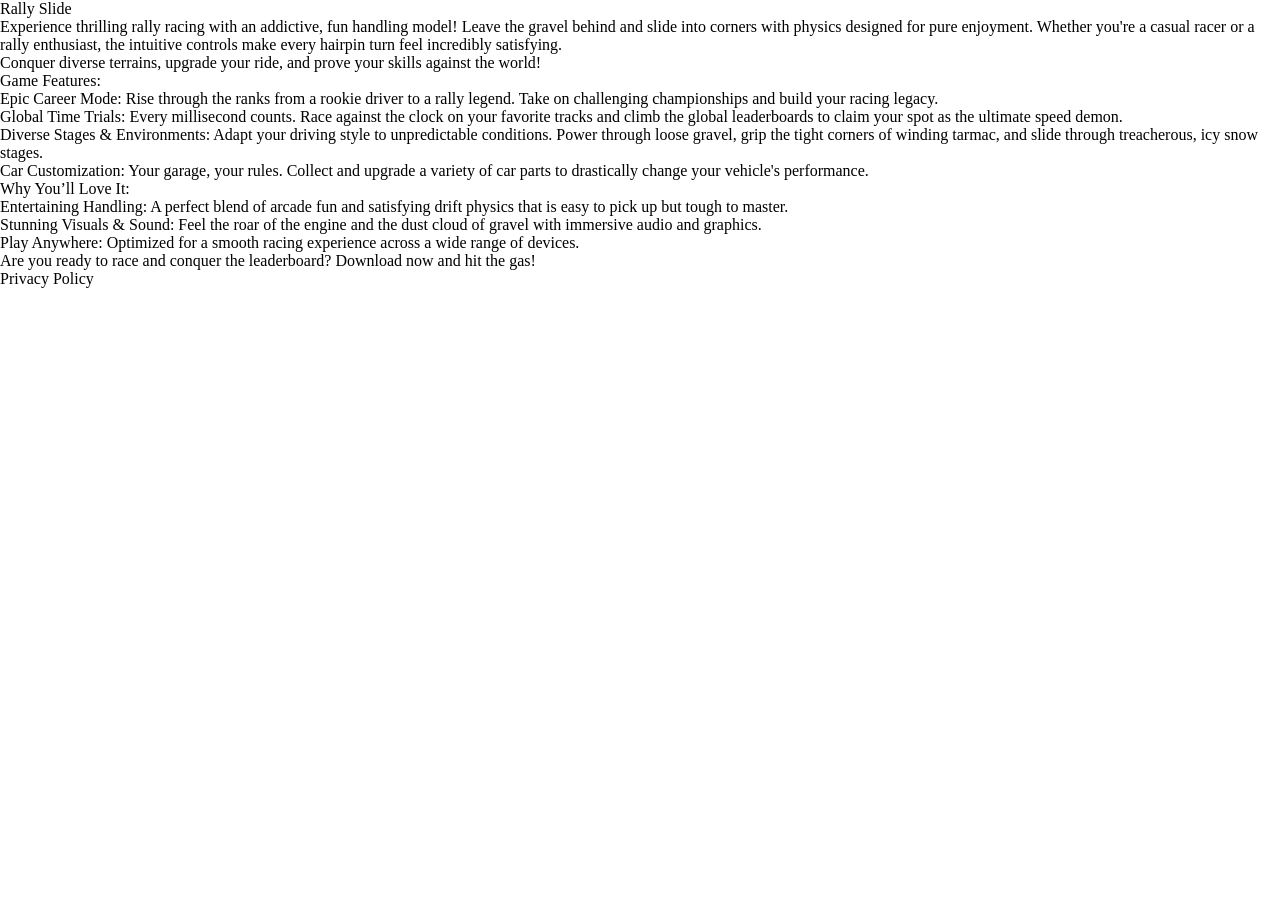
==== rally/index.html @ 2fb1edbd "Update index.html" ====
<!DOCTYPE html>
<html lang="en">
<head>
  <meta charset="UTF-8">
  <meta name="viewport" content="width=device-width, initial-scale=1.0">
  <title>Rally Slide</title>
  <style>
    /* Remove default styling across all elements */
    *, *::before, *::after {
      margin: 0;
      padding: 0;
      box-sizing: border-box;
      font-size: inherit;
      font-weight: inherit;
      font-family: inherit;
      color: inherit;
      line-height: inherit;
      list-style: none;
      text-decoration: none;
    }
  </style>
</head>
<body>

  <header>
    <h1>Rally Slide</h1>
  </header>

  <main>
    <section>
      <p>Experience thrilling rally racing with an addictive, fun handling model! Leave the gravel behind and slide into corners with physics designed for pure enjoyment. Whether you're a casual racer or a rally enthusiast, the intuitive controls make every hairpin turn feel incredibly satisfying.</p>
      <p>Conquer diverse terrains, upgrade your ride, and prove your skills against the world!</p>
    </section>

    <section>
      <h2>Game Features:</h2>
      <ul>
        <li><strong>Epic Career Mode:</strong> Rise through the ranks from a rookie driver to a rally legend. Take on challenging championships and build your racing legacy.</li>
        <li><strong>Global Time Trials:</strong> Every millisecond counts. Race against the clock on your favorite tracks and climb the global leaderboards to claim your spot as the ultimate speed demon.</li>
        <li><strong>Diverse Stages &amp; Environments:</strong> Adapt your driving style to unpredictable conditions. Power through loose gravel, grip the tight corners of winding tarmac, and slide through treacherous, icy snow stages.</li>
        <li><strong>Car Customization:</strong> Your garage, your rules. Collect and upgrade a variety of car parts to drastically change your vehicle's performance.</li>
      </ul>
    </section>

    <section>
      <h2>Why You’ll Love It:</h2>
      <ul>
        <li><strong>Entertaining Handling:</strong> A perfect blend of arcade fun and satisfying drift physics that is easy to pick up but tough to master.</li>
        <li><strong>Stunning Visuals &amp; Sound:</strong> Feel the roar of the engine and the dust cloud of gravel with immersive audio and graphics.</li>
        <li><strong>Play Anywhere:</strong> Optimized for a smooth racing experience across a wide range of devices.</li>
      </ul>
    </section>

    <section>
      <p>Are you ready to race and conquer the leaderboard? Download now and hit the gas!</p>
    </section>
  </main>

  <footer>
    <p><a href="https://tommiseppanen.github.io/rally/privacy-policy.html">Privacy Policy</a></p>
  </footer>

</body>
</html>
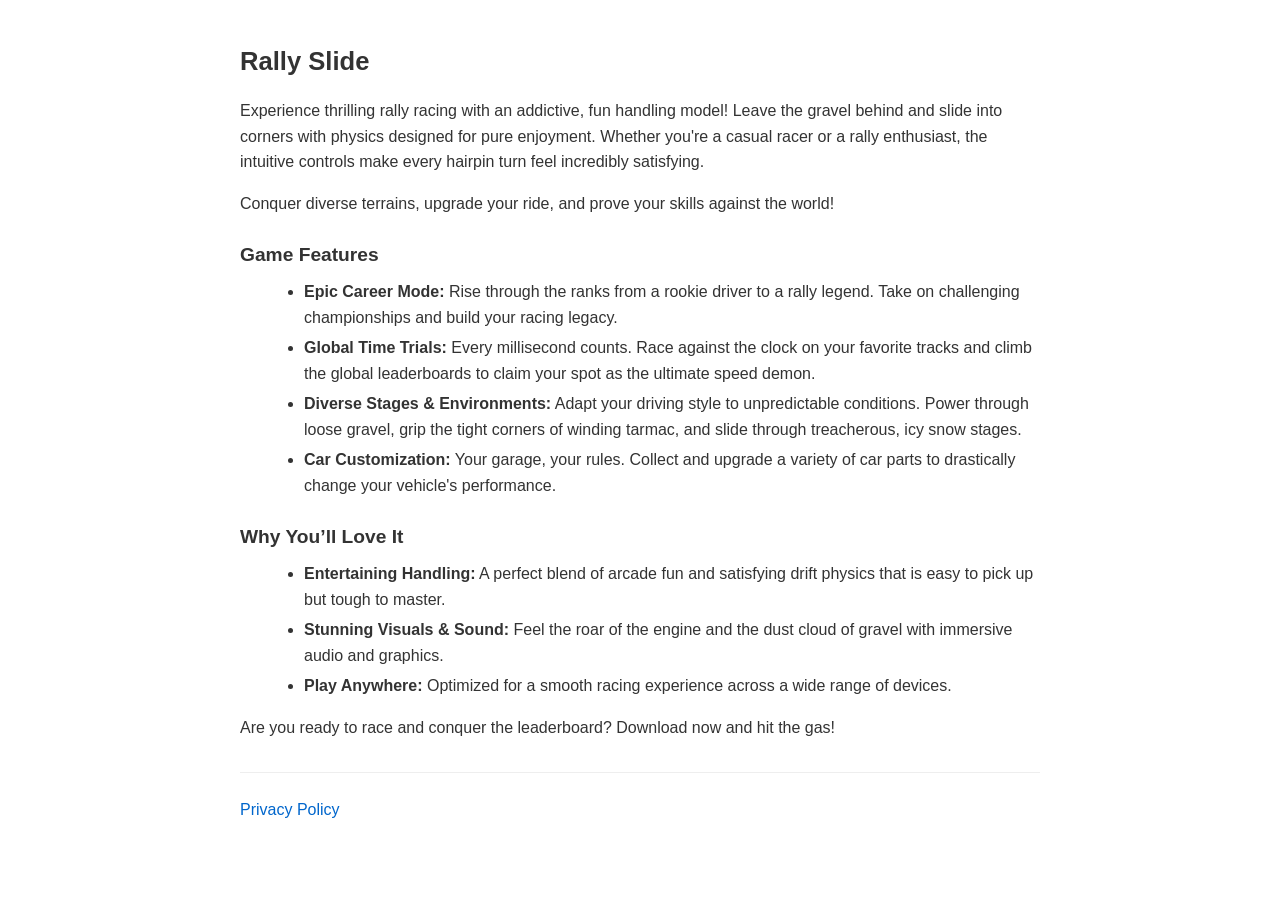
==== commit 1eccfdf2: "Update index.html" ====
--- a/rally/index.html
+++ b/rally/index.html
@@ -1,60 +1,53 @@
 <!DOCTYPE html>
 <html lang="en">
 <head>
-  <meta charset="UTF-8">
-  <meta name="viewport" content="width=device-width, initial-scale=1.0">
+  <meta charset="utf-8">
+  <meta name="viewport" content="width=device-width, initial-scale=1">
   <title>Rally Slide</title>
   <style>
-    /* Remove default styling across all elements */
-    *, *::before, *::after {
-      margin: 0;
-      padding: 0;
-      box-sizing: border-box;
-      font-size: inherit;
-      font-weight: inherit;
-      font-family: inherit;
-      color: inherit;
-      line-height: inherit;
-      list-style: none;
-      text-decoration: none;
+    body {
+      font-family: -apple-system, BlinkMacSystemFont, 'Segoe UI', Roboto, Helvetica, Arial, sans-serif;
+      line-height: 1.6;
+      color: #333;
+      padding: 1.5rem;
+      max-width: 800px;
+      margin: 0 auto;
     }
+    h1 { font-size: 1.6rem; margin-bottom: 1rem; }
+    h2 { font-size: 1.2rem; margin-top: 1.5rem; margin-bottom: 0.5rem; }
+    p { margin: 0.5rem 0 1rem; }
+    ul { margin: 0.5rem 0 1rem 1.5rem; }
+    li { margin-bottom: 0.3rem; }
+    a { color: #0066cc; text-decoration: none; }
+    a:hover { text-decoration: underline; }
+    .effective-date { font-style: italic; color: #666; }
+    footer { margin-top: 2rem; padding-top: 1rem; border-top: 1px solid #eee; }
   </style>
 </head>
 <body>
 
-  <header>
-    <h1>Rally Slide</h1>
-  </header>
+  <h1>Rally Slide</h1>
 
-  <main>
-    <section>
-      <p>Experience thrilling rally racing with an addictive, fun handling model! Leave the gravel behind and slide into corners with physics designed for pure enjoyment. Whether you're a casual racer or a rally enthusiast, the intuitive controls make every hairpin turn feel incredibly satisfying.</p>
-      <p>Conquer diverse terrains, upgrade your ride, and prove your skills against the world!</p>
-    </section>
+  <p>Experience thrilling rally racing with an addictive, fun handling model! Leave the gravel behind and slide into corners with physics designed for pure enjoyment. Whether you're a casual racer or a rally enthusiast, the intuitive controls make every hairpin turn feel incredibly satisfying.</p>
 
-    <section>
-      <h2>Game Features:</h2>
-      <ul>
-        <li><strong>Epic Career Mode:</strong> Rise through the ranks from a rookie driver to a rally legend. Take on challenging championships and build your racing legacy.</li>
-        <li><strong>Global Time Trials:</strong> Every millisecond counts. Race against the clock on your favorite tracks and climb the global leaderboards to claim your spot as the ultimate speed demon.</li>
-        <li><strong>Diverse Stages &amp; Environments:</strong> Adapt your driving style to unpredictable conditions. Power through loose gravel, grip the tight corners of winding tarmac, and slide through treacherous, icy snow stages.</li>
-        <li><strong>Car Customization:</strong> Your garage, your rules. Collect and upgrade a variety of car parts to drastically change your vehicle's performance.</li>
-      </ul>
-    </section>
+  <p>Conquer diverse terrains, upgrade your ride, and prove your skills against the world!</p>
 
-    <section>
-      <h2>Why You’ll Love It:</h2>
-      <ul>
-        <li><strong>Entertaining Handling:</strong> A perfect blend of arcade fun and satisfying drift physics that is easy to pick up but tough to master.</li>
-        <li><strong>Stunning Visuals &amp; Sound:</strong> Feel the roar of the engine and the dust cloud of gravel with immersive audio and graphics.</li>
-        <li><strong>Play Anywhere:</strong> Optimized for a smooth racing experience across a wide range of devices.</li>
-      </ul>
-    </section>
+  <h2>Game Features</h2>
+  <ul>
+    <li><strong>Epic Career Mode:</strong> Rise through the ranks from a rookie driver to a rally legend. Take on challenging championships and build your racing legacy.</li>
+    <li><strong>Global Time Trials:</strong> Every millisecond counts. Race against the clock on your favorite tracks and climb the global leaderboards to claim your spot as the ultimate speed demon.</li>
+    <li><strong>Diverse Stages &amp; Environments:</strong> Adapt your driving style to unpredictable conditions. Power through loose gravel, grip the tight corners of winding tarmac, and slide through treacherous, icy snow stages.</li>
+    <li><strong>Car Customization:</strong> Your garage, your rules. Collect and upgrade a variety of car parts to drastically change your vehicle's performance.</li>
+  </ul>
 
-    <section>
-      <p>Are you ready to race and conquer the leaderboard? Download now and hit the gas!</p>
-    </section>
-  </main>
+  <h2>Why You’ll Love It</h2>
+  <ul>
+    <li><strong>Entertaining Handling:</strong> A perfect blend of arcade fun and satisfying drift physics that is easy to pick up but tough to master.</li>
+    <li><strong>Stunning Visuals &amp; Sound:</strong> Feel the roar of the engine and the dust cloud of gravel with immersive audio and graphics.</li>
+    <li><strong>Play Anywhere:</strong> Optimized for a smooth racing experience across a wide range of devices.</li>
+  </ul>
+
+  <p>Are you ready to race and conquer the leaderboard? Download now and hit the gas!</p>
 
   <footer>
     <p><a href="https://tommiseppanen.github.io/rally/privacy-policy.html">Privacy Policy</a></p>
@@ -62,4 +55,3 @@
 
 </body>
 </html>
-
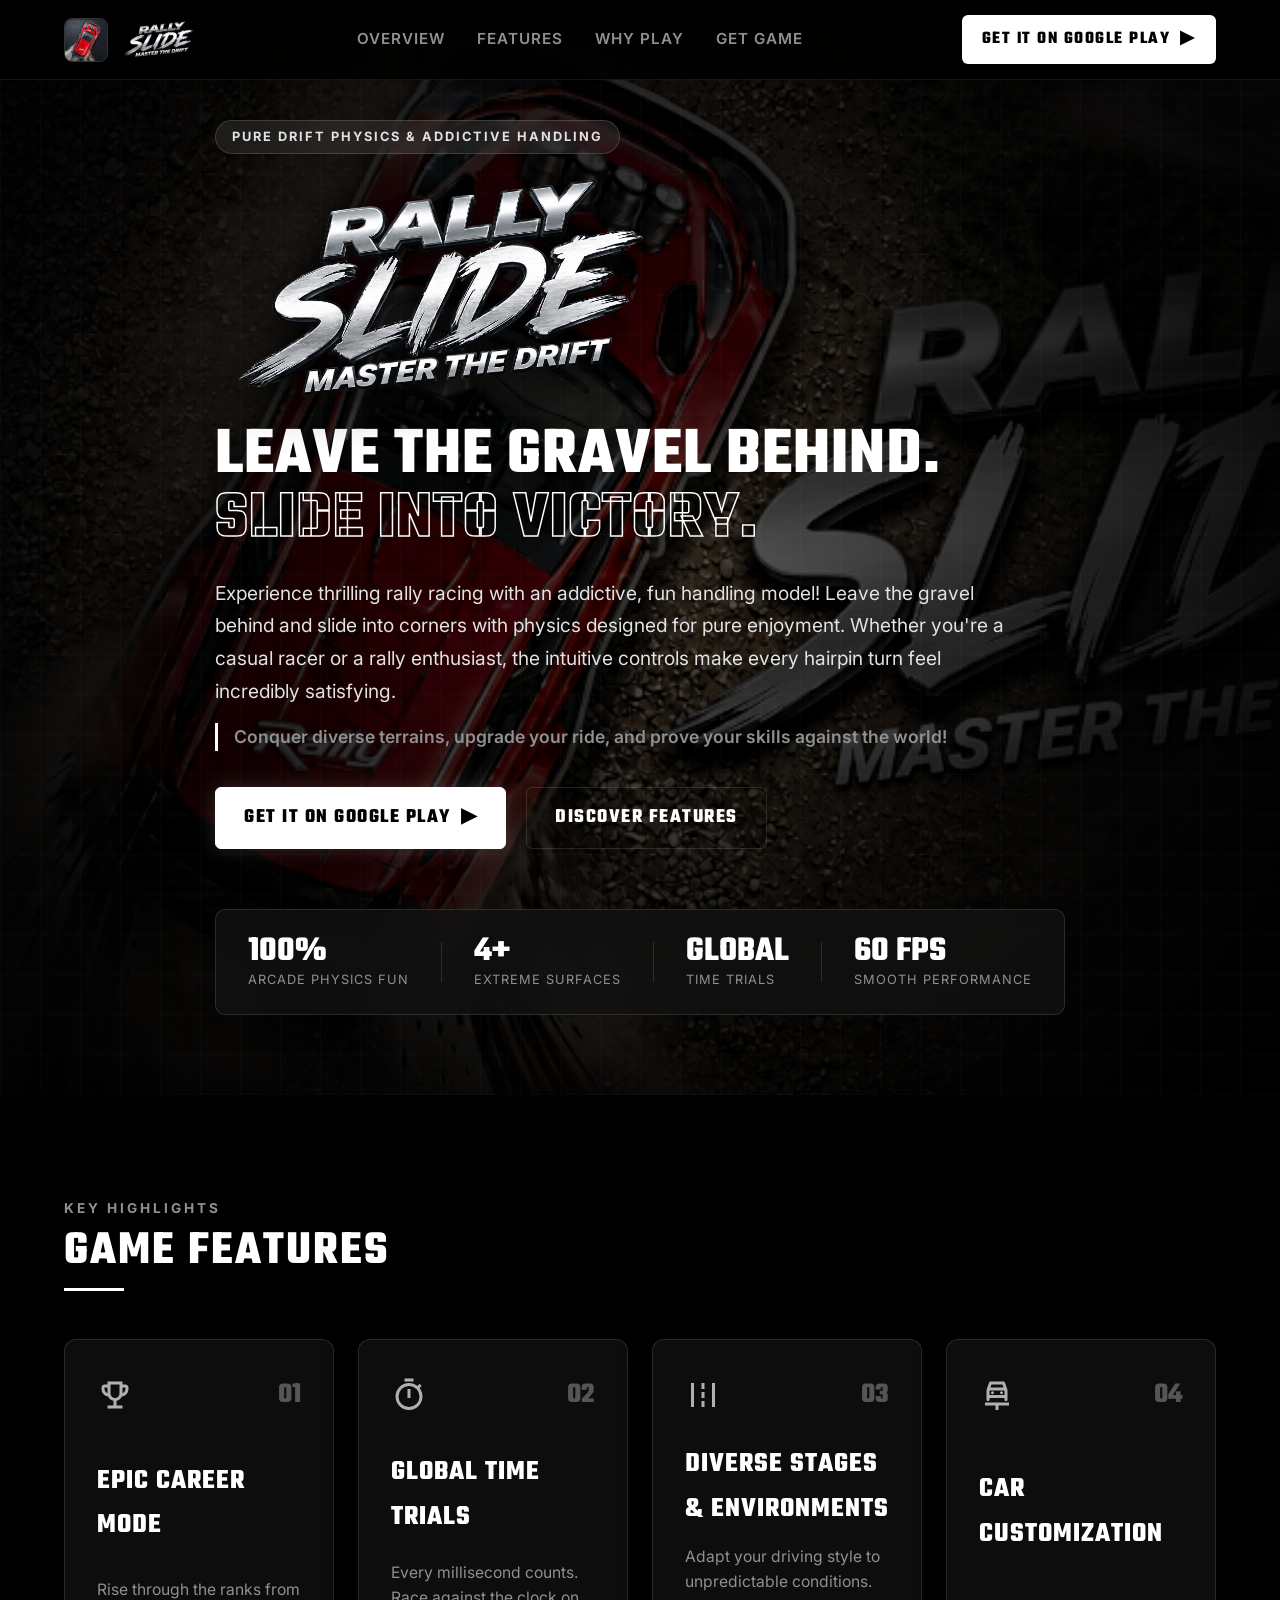
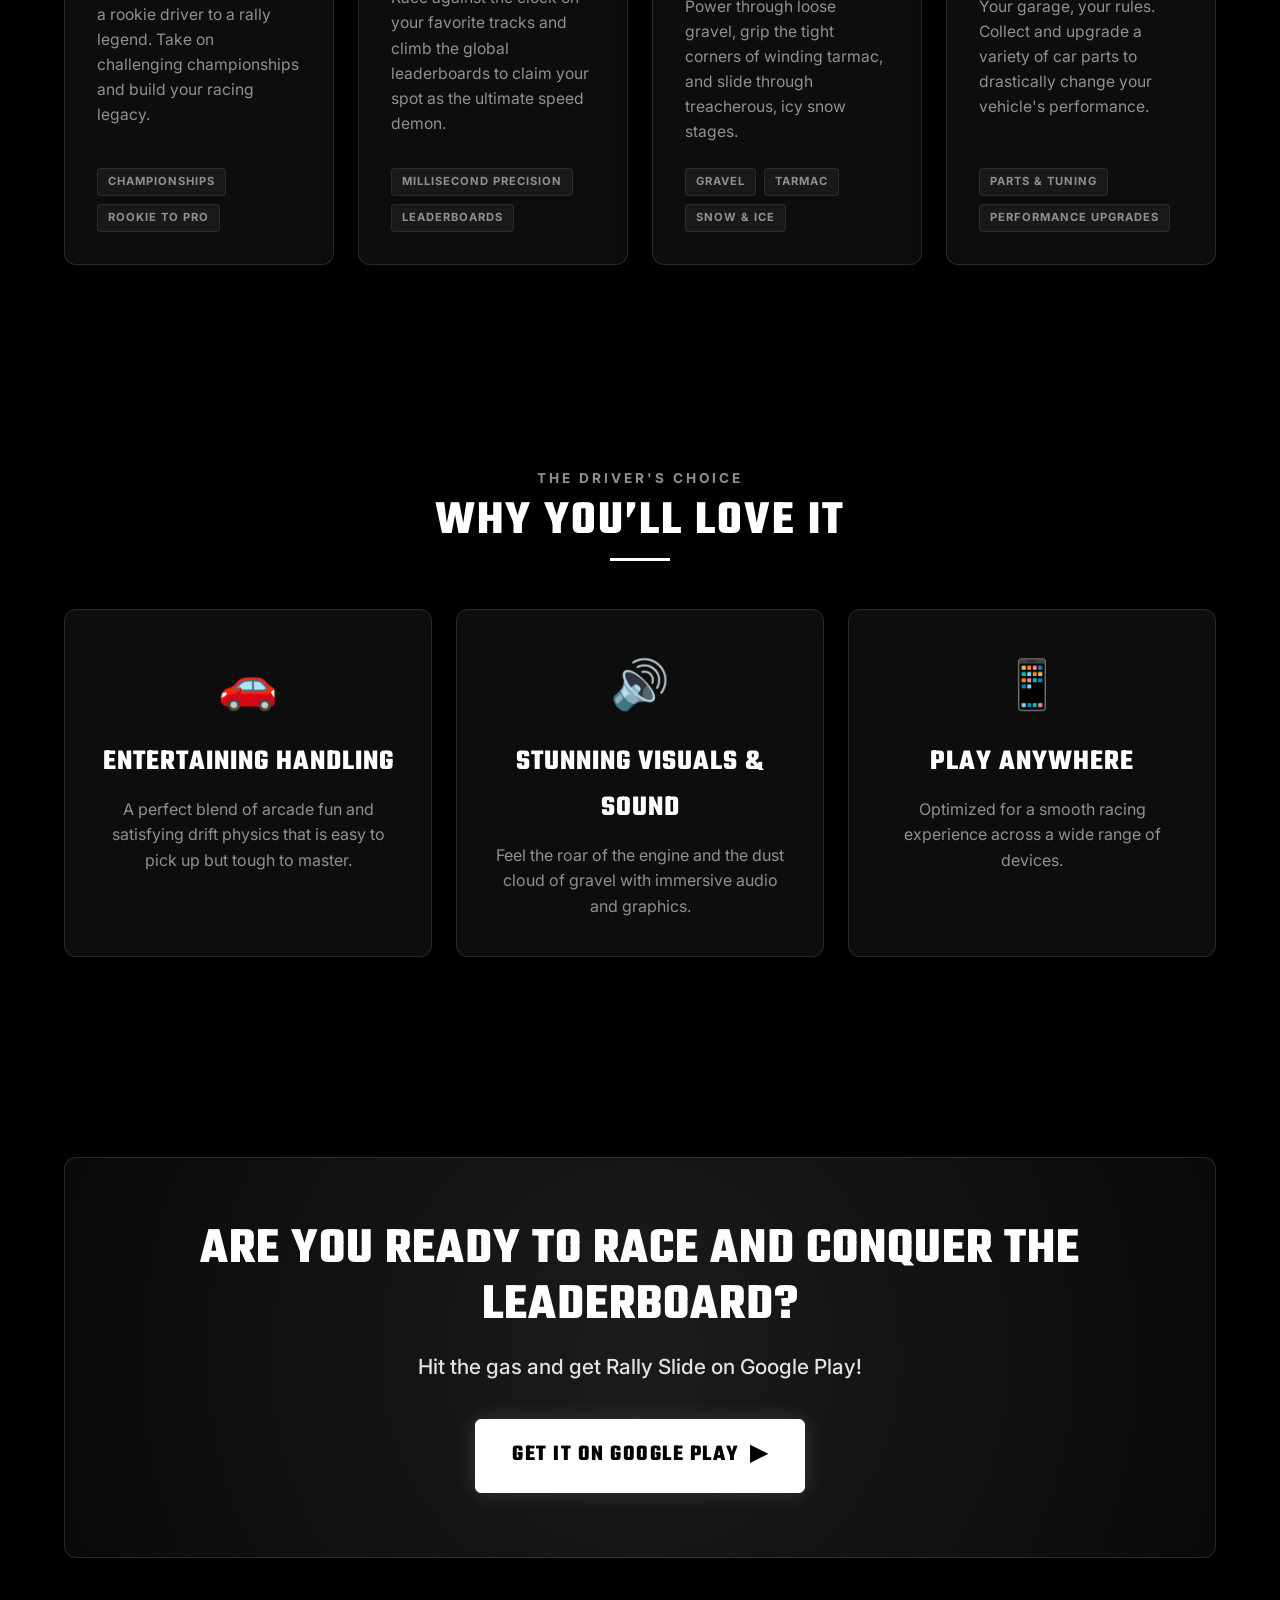
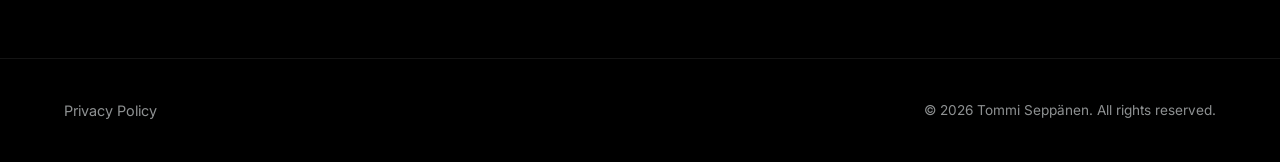
==== commit ce8c92d2: "Style the rally slide webpage" ====
--- a/rally/index.html
+++ b/rally/index.html
@@ -1,57 +1,280 @@
 <!DOCTYPE html>
 <html lang="en">
 <head>
-  <meta charset="utf-8">
-  <meta name="viewport" content="width=device-width, initial-scale=1">
-  <title>Rally Slide</title>
-  <style>
-    body {
-      font-family: -apple-system, BlinkMacSystemFont, 'Segoe UI', Roboto, Helvetica, Arial, sans-serif;
-      line-height: 1.6;
-      color: #333;
-      padding: 1.5rem;
-      max-width: 800px;
-      margin: 0 auto;
-    }
-    h1 { font-size: 1.6rem; margin-bottom: 1rem; }
-    h2 { font-size: 1.2rem; margin-top: 1.5rem; margin-bottom: 0.5rem; }
-    p { margin: 0.5rem 0 1rem; }
-    ul { margin: 0.5rem 0 1rem 1.5rem; }
-    li { margin-bottom: 0.3rem; }
-    a { color: #0066cc; text-decoration: none; }
-    a:hover { text-decoration: underline; }
-    .effective-date { font-style: italic; color: #666; }
-    footer { margin-top: 2rem; padding-top: 1rem; border-top: 1px solid #eee; }
-  </style>
+    <meta charset="UTF-8">
+    <meta name="viewport" content="width=device-width, initial-scale=1.0">
+    <meta name="description" content="Experience thrilling rally racing with Rally Slide! Leave the gravel behind and slide into corners with physics designed for pure enjoyment.">
+    <meta name="theme-color" content="#000000">
+    <title>Rally Slide - Master the Drift | Rally Racing Game</title>
+
+    <!-- Favicon -->
+    <link rel="icon" type="image/png" href="./images/favicon.png">
+    <link rel="apple-touch-icon" href="./images/favicon.png">
+
+    <!-- Google Fonts for Racing & Brush Logo Aesthetics -->
+    <link rel="preconnect" href="https://fonts.googleapis.com">
+    <link rel="preconnect" href="https://fonts.gstatic.com" crossorigin>
+    <link href="https://fonts.googleapis.com/css2?family=Inter:wght@300;400;500;600;700&family=Montserrat:ital,wght@1,900&family=Permanent+Marker&family=Syncopate:wght@400;700&family=Teko:wght@500;600;700&display=swap" rel="stylesheet">
+
+    <!-- Stylesheet -->
+    <link rel="stylesheet" href="styles.css">
 </head>
-<body>
-
-  <h1>Rally Slide</h1>
-
-  <p>Experience thrilling rally racing with an addictive, fun handling model! Leave the gravel behind and slide into corners with physics designed for pure enjoyment. Whether you're a casual racer or a rally enthusiast, the intuitive controls make every hairpin turn feel incredibly satisfying.</p>
-
-  <p>Conquer diverse terrains, upgrade your ride, and prove your skills against the world!</p>
-
-  <h2>Game Features</h2>
-  <ul>
-    <li><strong>Epic Career Mode:</strong> Rise through the ranks from a rookie driver to a rally legend. Take on challenging championships and build your racing legacy.</li>
-    <li><strong>Global Time Trials:</strong> Every millisecond counts. Race against the clock on your favorite tracks and climb the global leaderboards to claim your spot as the ultimate speed demon.</li>
-    <li><strong>Diverse Stages &amp; Environments:</strong> Adapt your driving style to unpredictable conditions. Power through loose gravel, grip the tight corners of winding tarmac, and slide through treacherous, icy snow stages.</li>
-    <li><strong>Car Customization:</strong> Your garage, your rules. Collect and upgrade a variety of car parts to drastically change your vehicle's performance.</li>
-  </ul>
-
-  <h2>Why You’ll Love It</h2>
-  <ul>
-    <li><strong>Entertaining Handling:</strong> A perfect blend of arcade fun and satisfying drift physics that is easy to pick up but tough to master.</li>
-    <li><strong>Stunning Visuals &amp; Sound:</strong> Feel the roar of the engine and the dust cloud of gravel with immersive audio and graphics.</li>
-    <li><strong>Play Anywhere:</strong> Optimized for a smooth racing experience across a wide range of devices.</li>
-  </ul>
-
-  <p>Are you ready to race and conquer the leaderboard? Download now and hit the gas!</p>
-
-  <footer>
-    <p><a href="https://tommiseppanen.github.io/rally/privacy-policy.html">Privacy Policy</a></p>
-  </footer>
-
+<body class="bw-theme">
+
+    <!-- Header Navigation -->
+    <header class="navbar" id="navbar">
+        <div class="nav-container">
+            <a href="#" class="brand-logo" id="brand-logo-link">
+                <img src="./images/icon.png" alt="Rally Slide Icon" class="logo-img" id="nav-logo-img">
+                <img src="./images/title.png" alt="Rally Slide" class="nav-title-img" id="nav-title-img">
+            </a>
+
+            <nav class="nav-links" id="nav-menu">
+                <a href="#hero" class="nav-link">Overview</a>
+                <a href="#features" class="nav-link">Features</a>
+                <a href="#why-love-it" class="nav-link">Why Play</a>
+                <a href="#playstore" class="nav-link">Get Game</a>
+            </nav>
+
+            <div class="nav-actions">
+                <a href="https://play.google.com/store/apps/details?id=com.tomtase.rally&hl=en" target="_blank" rel="noopener noreferrer" class="cta-button nav-cta" id="nav-playstore-btn">
+                    <span class="btn-text">GET IT ON GOOGLE PLAY</span>
+                    <span class="btn-icon">▶</span>
+                </a>
+                <button class="mobile-toggle" id="mobile-toggle" aria-label="Toggle menu">
+                    <span class="bar"></span>
+                    <span class="bar"></span>
+                    <span class="bar"></span>
+                </button>
+            </div>
+        </div>
+    </header>
+
+    <main>
+        <!-- Hero Section -->
+        <section class="hero-section" id="hero">
+            <div class="hero-bg-wrapper">
+                <img src="./images/feature.png" alt="Rally Slide Teaser Graphic" class="hero-bg-img" id="hero-feature-img">
+                <div class="hero-overlay"></div>
+                <div class="hero-grid-pattern"></div>
+            </div>
+
+            <div class="container hero-content">
+                <div class="badge-tag animate-fade-in" id="hero-badge">
+                    <span class="badge-text">PURE DRIFT PHYSICS & ADDICTIVE HANDLING</span>
+                </div>
+
+                <h1 class="hero-brand-header animate-fade-in">
+                    <img src="./images/title.png" alt="Rally Slide - Master the Drift" class="hero-title-img" id="hero-title-img">
+                </h1>
+
+                <h2 class="hero-title animate-fade-in" id="main-headline">
+                    LEAVE THE GRAVEL BEHIND.<br>
+                    <span class="text-stroke">SLIDE INTO VICTORY.</span>
+                </h2>
+
+                <p class="hero-description animate-fade-in" id="hero-desc">
+                    Experience thrilling rally racing with an addictive, fun handling model! Leave the gravel behind and slide into corners with physics designed for pure enjoyment. Whether you're a casual racer or a rally enthusiast, the intuitive controls make every hairpin turn feel incredibly satisfying.
+                </p>
+
+                <p class="hero-tagline animate-fade-in" id="hero-tagline">
+                    Conquer diverse terrains, upgrade your ride, and prove your skills against the world!
+                </p>
+
+                <div class="hero-buttons animate-fade-in" id="hero-cta-group">
+                    <a href="https://play.google.com/store/apps/details?id=com.tomtase.rally&hl=en" target="_blank" rel="noopener noreferrer" class="cta-button primary-btn" id="hero-primary-playstore-btn">
+                        <span class="btn-text">GET IT ON GOOGLE PLAY</span>
+                        <span class="btn-icon">▶</span>
+                    </a>
+                    <a href="#features" class="cta-button secondary-btn" id="hero-explore-features-btn">
+                        <span class="btn-text">DISCOVER FEATURES</span>
+                    </a>
+                </div>
+
+                <!-- Live Quick Stats Strip -->
+                <div class="hero-stats-strip animate-fade-in" id="hero-stats">
+                    <div class="stat-item">
+                        <span class="stat-value">100%</span>
+                        <span class="stat-label">Arcade Physics Fun</span>
+                    </div>
+                    <div class="stat-divider"></div>
+                    <div class="stat-item">
+                        <span class="stat-value">4+</span>
+                        <span class="stat-label">Extreme Surfaces</span>
+                    </div>
+                    <div class="stat-divider"></div>
+                    <div class="stat-item">
+                        <span class="stat-value">GLOBAL</span>
+                        <span class="stat-label">Time Trials</span>
+                    </div>
+                    <div class="stat-divider"></div>
+                    <div class="stat-item">
+                        <span class="stat-value">60 FPS</span>
+                        <span class="stat-label">Smooth Performance</span>
+                    </div>
+                </div>
+            </div>
+        </section>
+
+        <!-- Game Features Section -->
+        <section class="section features-section" id="features">
+            <div class="container">
+                <div class="section-header">
+                    <span class="section-subtitle">KEY HIGHLIGHTS</span>
+                    <h2 class="section-title">GAME FEATURES</h2>
+                    <div class="title-underline"></div>
+                </div>
+
+                <div class="features-grid">
+                    <!-- Feature 1: Career Mode -->
+                    <div class="feature-card glass-panel" id="feature-career">
+                        <div class="card-icon-wrapper">
+                            <img src="./images/trophy.svg" alt="Trophy Icon" class="card-icon-svg" onerror="this.style.display='none'; this.nextElementSibling.style.display='block';">
+                            <span class="card-icon-fallback" style="display:none;">🏆</span>
+                            <span class="card-number">01</span>
+                        </div>
+                        <h3 class="feature-title">EPIC CAREER MODE</h3>
+                        <p class="feature-text">
+                            Rise through the ranks from a rookie driver to a rally legend. Take on challenging championships and build your racing legacy.
+                        </p>
+                        <div class="feature-footer">
+                            <span class="feature-tag">CHAMPIONSHIPS</span>
+                            <span class="feature-tag">ROOKIE TO PRO</span>
+                        </div>
+                    </div>
+
+                    <!-- Feature 2: Time Trials -->
+                    <div class="feature-card glass-panel" id="feature-timetrial">
+                        <div class="card-icon-wrapper">
+                            <img src="./images/stopwatch.svg" alt="Stopwatch Icon" class="card-icon-svg" onerror="this.style.display='none'; this.nextElementSibling.style.display='block';">
+                            <span class="card-icon-fallback" style="display:none;">⏱️</span>
+                            <span class="card-number">02</span>
+                        </div>
+                        <h3 class="feature-title">GLOBAL TIME TRIALS</h3>
+                        <p class="feature-text">
+                            Every millisecond counts. Race against the clock on your favorite tracks and climb the global leaderboards to claim your spot as the ultimate speed demon.
+                        </p>
+                        <div class="feature-footer">
+                            <span class="feature-tag">MILLISECOND PRECISION</span>
+                            <span class="feature-tag">LEADERBOARDS</span>
+                        </div>
+                    </div>
+
+                    <!-- Feature 3: Diverse Stages -->
+                    <div class="feature-card glass-panel" id="feature-stages-card">
+                        <div class="card-icon-wrapper">
+                            <img src="./images/road.svg" alt="Road Icon" class="card-icon-svg" onerror="this.style.display='none'; this.nextElementSibling.style.display='block';">
+                            <span class="card-icon-fallback" style="display:none;">🛣️</span>
+                            <span class="card-number">03</span>
+                        </div>
+                        <h3 class="feature-title">DIVERSE STAGES & ENVIRONMENTS</h3>
+                        <p class="feature-text">
+                            Adapt your driving style to unpredictable conditions. Power through loose gravel, grip the tight corners of winding tarmac, and slide through treacherous, icy snow stages.
+                        </p>
+                        <div class="feature-footer">
+                            <span class="feature-tag">GRAVEL</span>
+                            <span class="feature-tag">TARMAC</span>
+                            <span class="feature-tag">SNOW & ICE</span>
+                        </div>
+                    </div>
+
+                    <!-- Feature 4: Car Customization -->
+                    <div class="feature-card glass-panel" id="feature-garage">
+                        <div class="card-icon-wrapper">
+                            <img src="./images/garage.svg" alt="Garage Icon" class="card-icon-svg" onerror="this.style.display='none'; this.nextElementSibling.style.display='block';">
+                            <span class="card-icon-fallback" style="display:none;">🔧</span>
+                            <span class="card-number">04</span>
+                        </div>
+                        <h3 class="feature-title">CAR CUSTOMIZATION</h3>
+                        <p class="feature-text">
+                            Your garage, your rules. Collect and upgrade a variety of car parts to drastically change your vehicle's performance.
+                        </p>
+                        <div class="feature-footer">
+                            <span class="feature-tag">PARTS & TUNING</span>
+                            <span class="feature-tag">PERFORMANCE UPGRADES</span>
+                        </div>
+                    </div>
+                </div>
+            </div>
+        </section>
+
+        <!-- Why You'll Love It Section -->
+        <section class="section why-section" id="why-love-it">
+            <div class="container">
+                <div class="section-header center">
+                    <span class="section-subtitle">THE DRIVER'S CHOICE</span>
+                    <h2 class="section-title">WHY YOU’LL LOVE IT</h2>
+                    <div class="title-underline"></div>
+                </div>
+
+                <div class="why-grid">
+                    <!-- Reason 1 -->
+                    <div class="why-card glass-panel" id="why-card-handling">
+                        <div class="why-icon">🚗</div>
+                        <h3 class="why-title">ENTERTAINING HANDLING</h3>
+                        <p class="why-text">
+                            A perfect blend of arcade fun and satisfying drift physics that is easy to pick up but tough to master.
+                        </p>
+                    </div>
+
+                    <!-- Reason 2 -->
+                    <div class="why-card glass-panel" id="why-card-visuals">
+                        <div class="why-icon">🔊</div>
+                        <h3 class="why-title">STUNNING VISUALS & SOUND</h3>
+                        <p class="why-text">
+                            Feel the roar of the engine and the dust cloud of gravel with immersive audio and graphics.
+                        </p>
+                    </div>
+
+                    <!-- Reason 3 -->
+                    <div class="why-card glass-panel" id="why-card-everywhere">
+                        <div class="why-icon">📱</div>
+                        <h3 class="why-title">PLAY ANYWHERE</h3>
+                        <p class="why-text">
+                            Optimized for a smooth racing experience across a wide range of devices.
+                        </p>
+                    </div>
+                </div>
+            </div>
+        </section>
+
+        <!-- Final Call to Action Banner -->
+        <section class="section cta-banner-section" id="playstore">
+            <div class="container">
+                <div class="cta-box glass-panel" id="final-cta-card">
+                    <div class="cta-content">
+                        <h2 class="cta-headline" id="cta-headline-text">
+                            ARE YOU READY TO RACE AND CONQUER THE LEADERBOARD?
+                        </h2>
+                        <p class="cta-subtext" id="cta-subtext-text">
+                            Hit the gas and get Rally Slide on Google Play!
+                        </p>
+
+                        <div class="cta-action-buttons">
+                            <a href="https://play.google.com/store/apps/details?id=com.tomtase.rally&hl=en" target="_blank" rel="noopener noreferrer" class="cta-button primary-btn download-btn-lg" id="final-playstore-btn">
+                                <span class="btn-text">GET IT ON GOOGLE PLAY</span>
+                                <span class="btn-icon">▶</span>
+                            </a>
+                        </div>
+                    </div>
+                </div>
+            </div>
+        </section>
+    </main>
+
+    <!-- Footer -->
+    <footer class="footer">
+        <div class="container footer-content">
+            <div class="footer-links">
+                <a href="privacy-policy.html" class="footer-link">Privacy Policy</a>
+            </div>
+            <p class="footer-copy">
+                &copy; 2026 Tommi Seppänen. All rights reserved.
+            </p>
+        </div>
+    </footer>
+
+    <!-- Script -->
+    <script src="script.js"></script>
 </body>
 </html>
--- a/rally/styles.css
+++ b/rally/styles.css
@@ -0,0 +1,720 @@
+/* ==========================================================================
+   RALLY SLIDE - BLACK & WHITE HIGH PERFORMANCE STYLESHEET
+   ========================================================================== */
+
+/* --- CSS Variables & Design System Tokens --- */
+:root {
+    --bg-black: #000000;
+    --bg-dark-1: #050505;
+    --bg-dark-2: #0d0d0d;
+    --bg-card: #141414;
+    --bg-card-hover: #1f1f1f;
+    --glass-bg: rgba(18, 18, 18, 0.75);
+    --glass-border: rgba(255, 255, 255, 0.12);
+    --glass-border-hover: rgba(255, 255, 255, 0.3);
+    
+    --text-pure-white: #ffffff;
+    --text-off-white: #e2e2e2;
+    --text-muted: #8e9192;
+    --text-dim: #555555;
+
+    --accent-glow: rgba(255, 255, 255, 0.25);
+
+    --font-heading: 'Teko', 'Syncopate', sans-serif;
+    --font-body: 'Inter', system-ui, -apple-system, sans-serif;
+
+    --transition-fast: 0.2s cubic-bezier(0.16, 1, 0.3, 1);
+    --transition-medium: 0.4s cubic-bezier(0.16, 1, 0.3, 1);
+}
+
+/* --- Global Reset & Reset Box Model --- */
+*, *::before, *::after {
+    box-sizing: border-box;
+    margin: 0;
+    padding: 0;
+}
+
+html {
+    scroll-behavior: smooth;
+    font-size: 16px;
+}
+
+body {
+    background-color: var(--bg-black);
+    color: var(--text-off-white);
+    font-family: var(--font-body);
+    line-height: 1.6;
+    overflow-x: hidden;
+    position: relative;
+    -webkit-font-smoothing: antialiased;
+}
+
+/* Base Container Framework */
+.container {
+    max-width: 1200px;
+    margin: 0 auto;
+    padding: 0 24px;
+    position: relative;
+    z-index: 2;
+}
+
+.section {
+    padding: 100px 0;
+    position: relative;
+    z-index: 2;
+}
+
+/* Glassmorphism Panel Component */
+.glass-panel {
+    background: var(--glass-bg);
+    backdrop-filter: blur(16px);
+    -webkit-backdrop-filter: blur(16px);
+    border: 1px solid var(--glass-border);
+    border-radius: 12px;
+    box-shadow: 0 10px 30px rgba(0, 0, 0, 0.7);
+    transition: border-color var(--transition-fast), transform var(--transition-fast);
+}
+
+.glass-panel:hover {
+    border-color: var(--glass-border-hover);
+}
+
+/* Typography & Headings */
+h1, h2, h3, h4 {
+    color: var(--text-pure-white);
+    font-family: var(--font-heading);
+    letter-spacing: 1px;
+    text-transform: uppercase;
+}
+
+.section-header {
+    margin-bottom: 48px;
+}
+
+.section-header.center {
+    text-align: center;
+}
+
+.section-subtitle {
+    display: inline-block;
+    color: var(--text-muted);
+    font-size: 0.85rem;
+    font-weight: 700;
+    letter-spacing: 3px;
+    text-transform: uppercase;
+    margin-bottom: 8px;
+}
+
+.section-title {
+    font-size: 3rem;
+    line-height: 1;
+    font-weight: 700;
+    margin-bottom: 12px;
+    letter-spacing: 2px;
+}
+
+.title-underline {
+    width: 60px;
+    height: 3px;
+    background: var(--text-pure-white);
+    margin-top: 8px;
+}
+
+.section-header.center .title-underline {
+    margin: 8px auto 0 auto;
+}
+
+/* --- Header / Navigation Bar --- */
+.navbar {
+    position: fixed;
+    top: 0;
+    left: 0;
+    width: 100%;
+    height: 80px;
+    z-index: 100;
+    background: rgba(0, 0, 0, 0.85);
+    backdrop-filter: blur(12px);
+    -webkit-backdrop-filter: blur(12px);
+    border-bottom: 1px solid rgba(255, 255, 255, 0.08);
+    transition: background var(--transition-fast);
+}
+
+.nav-container {
+    max-width: 1200px;
+    height: 100%;
+    margin: 0 auto;
+    padding: 0 24px;
+    display: flex;
+    align-items: center;
+    justify-content: space-between;
+}
+
+.brand-logo {
+    display: flex;
+    align-items: center;
+    gap: 12px;
+    text-decoration: none;
+}
+
+.logo-img {
+    width: 44px;
+    height: 44px;
+    border-radius: 8px;
+    object-fit: cover;
+    border: 1px solid rgba(255, 255, 255, 0.2);
+}
+
+/* --- Brand Title Logo Image --- */
+.nav-title-img {
+    height: 38px;
+    width: auto;
+    object-fit: contain;
+    transition: transform var(--transition-fast);
+}
+
+.brand-logo:hover .nav-title-img {
+    transform: scale(1.02);
+}
+
+.nav-links {
+    display: flex;
+    gap: 32px;
+}
+
+.nav-link {
+    color: var(--text-muted);
+    text-decoration: none;
+    font-size: 0.95rem;
+    font-weight: 600;
+    text-transform: uppercase;
+    letter-spacing: 1px;
+    transition: color var(--transition-fast);
+    position: relative;
+    padding: 8px 0;
+}
+
+.nav-link:hover, .nav-link.active {
+    color: var(--text-pure-white);
+}
+
+.nav-link::after {
+    content: '';
+    position: absolute;
+    bottom: 0;
+    left: 0;
+    width: 0%;
+    height: 2px;
+    background: var(--text-pure-white);
+    transition: width var(--transition-fast);
+}
+
+.nav-link:hover::after {
+    width: 100%;
+}
+
+.nav-actions {
+    display: flex;
+    align-items: center;
+    gap: 16px;
+}
+
+.mobile-toggle {
+    display: none;
+    background: none;
+    border: none;
+    cursor: pointer;
+    flex-direction: column;
+    gap: 5px;
+}
+
+.mobile-toggle .bar {
+    width: 25px;
+    height: 2px;
+    background-color: var(--text-pure-white);
+    transition: transform var(--transition-fast);
+}
+
+/* --- Buttons & Action System --- */
+.cta-button {
+    display: inline-flex;
+    align-items: center;
+    justify-content: center;
+    gap: 10px;
+    padding: 14px 28px;
+    border-radius: 6px;
+    font-family: var(--font-heading);
+    font-size: 1.25rem;
+    font-weight: 700;
+    letter-spacing: 1.5px;
+    text-decoration: none;
+    text-transform: uppercase;
+    cursor: pointer;
+    transition: all var(--transition-fast);
+    position: relative;
+    overflow: hidden;
+}
+
+.primary-btn {
+    background-color: var(--text-pure-white);
+    color: var(--bg-black);
+    border: 1px solid var(--text-pure-white);
+    box-shadow: 0 0 20px rgba(255, 255, 255, 0.15);
+}
+
+.primary-btn:hover {
+    background-color: var(--text-off-white);
+    transform: translateY(-2px);
+    box-shadow: 0 0 30px rgba(255, 255, 255, 0.35);
+}
+
+.secondary-btn {
+    background-color: transparent;
+    color: var(--text-pure-white);
+    border: 1px solid var(--glass-border);
+}
+
+.secondary-btn:hover {
+    border-color: var(--text-pure-white);
+    background-color: rgba(255, 255, 255, 0.05);
+    transform: translateY(-2px);
+}
+
+.nav-cta {
+    padding: 10px 20px;
+    font-size: 1.1rem;
+    background: var(--text-pure-white);
+    color: var(--bg-black);
+}
+
+/* --- Hero Section --- */
+.hero-section {
+    position: relative;
+    min-height: 100vh;
+    display: flex;
+    align-items: center;
+    padding-top: 120px;
+    padding-bottom: 80px;
+}
+
+.hero-bg-wrapper {
+    position: absolute;
+    top: 0;
+    left: 0;
+    width: 100%;
+    height: 100%;
+    z-index: 1;
+    overflow: hidden;
+}
+
+.hero-bg-img {
+    width: 100%;
+    height: 100%;
+    object-fit: cover;
+    filter: grayscale(35%) contrast(115%) brightness(0.55);
+    transform: scale(1.05);
+    animation: zoomHero 25s infinite alternate linear;
+}
+
+@keyframes zoomHero {
+    0% { transform: scale(1); }
+    100% { transform: scale(1.08); }
+}
+
+.hero-overlay {
+    position: absolute;
+    top: 0;
+    left: 0;
+    width: 100%;
+    height: 100%;
+    background: radial-gradient(circle at center, rgba(0, 0, 0, 0.35) 0%, rgba(0, 0, 0, 0.95) 85%);
+}
+
+.hero-grid-pattern {
+    position: absolute;
+    top: 0;
+    left: 0;
+    width: 100%;
+    height: 100%;
+    background-image: repeating-linear-gradient(0deg, rgba(255,255,255,0.02), rgba(255,255,255,0.02) 1px, transparent 1px, transparent 40px),
+                      repeating-linear-gradient(90deg, rgba(255,255,255,0.02), rgba(255,255,255,0.02) 1px, transparent 1px, transparent 40px);
+}
+
+.hero-content {
+    max-width: 900px;
+}
+
+.badge-tag {
+    display: inline-flex;
+    align-items: center;
+    gap: 10px;
+    padding: 6px 16px;
+    border-radius: 20px;
+    background: rgba(255, 255, 255, 0.08);
+    border: 1px solid rgba(255, 255, 255, 0.15);
+    backdrop-filter: blur(8px);
+    margin-bottom: 24px;
+}
+
+.badge-text {
+    font-size: 0.8rem;
+    font-weight: 700;
+    letter-spacing: 2px;
+    color: var(--text-off-white);
+}
+
+/* Hero Branding Header */
+.hero-brand-header {
+    margin-bottom: 24px;
+}
+
+.hero-title-img {
+    max-width: 460px;
+    width: 100%;
+    height: auto;
+    object-fit: contain;
+    display: block;
+    filter: drop-shadow(0 8px 24px rgba(0, 0, 0, 0.8));
+}
+
+.hero-title {
+    font-size: 4.2rem;
+    line-height: 0.95;
+    font-weight: 700;
+    margin-bottom: 24px;
+}
+
+.text-stroke {
+    color: transparent;
+    -webkit-text-stroke: 1.5px var(--text-pure-white);
+}
+
+.hero-description {
+    font-size: 1.2rem;
+    color: var(--text-off-white);
+    margin-bottom: 16px;
+    max-width: 800px;
+    line-height: 1.7;
+}
+
+.hero-tagline {
+    font-size: 1.1rem;
+    color: var(--text-muted);
+    font-weight: 600;
+    margin-bottom: 36px;
+    border-left: 3px solid var(--text-pure-white);
+    padding-left: 16px;
+}
+
+.hero-buttons {
+    display: flex;
+    gap: 20px;
+    flex-wrap: wrap;
+    margin-bottom: 60px;
+}
+
+/* Hero Stats Strip */
+.hero-stats-strip {
+    display: flex;
+    align-items: center;
+    gap: 32px;
+    padding: 24px 32px;
+    background: rgba(18, 18, 18, 0.8);
+    backdrop-filter: blur(12px);
+    border: 1px solid var(--glass-border);
+    border-radius: 10px;
+    width: fit-content;
+}
+
+.stat-item {
+    display: flex;
+    flex-direction: column;
+}
+
+.stat-value {
+    font-family: var(--font-heading);
+    font-size: 2.2rem;
+    font-weight: 700;
+    line-height: 1;
+    color: var(--text-pure-white);
+}
+
+.stat-label {
+    font-size: 0.8rem;
+    color: var(--text-muted);
+    text-transform: uppercase;
+    letter-spacing: 1px;
+}
+
+.stat-divider {
+    width: 1px;
+    height: 40px;
+    background: var(--glass-border);
+}
+
+/* --- Features Grid --- */
+.features-grid {
+    display: grid;
+    grid-template-columns: repeat(auto-fit, minmax(260px, 1fr));
+    gap: 24px;
+}
+
+.feature-card {
+    padding: 32px;
+    display: flex;
+    flex-direction: column;
+    justify-content: space-between;
+    height: 100%;
+    position: relative;
+    overflow: hidden;
+}
+
+.feature-card::before {
+    content: '';
+    position: absolute;
+    top: 0;
+    left: 0;
+    width: 4px;
+    height: 0%;
+    background: var(--text-pure-white);
+    transition: height var(--transition-fast);
+}
+
+.feature-card:hover::before {
+    height: 100%;
+}
+
+.feature-card:hover {
+    transform: translateY(-4px);
+    background: var(--bg-card-hover);
+}
+
+.card-icon-wrapper {
+    display: flex;
+    justify-content: space-between;
+    align-items: center;
+    margin-bottom: 24px;
+}
+
+.card-icon-svg {
+    width: 36px;
+    height: 36px;
+    opacity: 0.8;
+    filter: brightness(0) invert(0.85);
+    transition: all var(--transition-fast);
+}
+
+.feature-card:hover .card-icon-svg {
+    opacity: 1;
+    filter: brightness(0) invert(1) drop-shadow(0 0 10px rgba(255, 255, 255, 0.7));
+    transform: scale(1.1);
+}
+
+.card-icon-fallback {
+    font-size: 2rem;
+}
+
+.card-number {
+    font-family: var(--font-heading);
+    font-size: 1.8rem;
+    color: var(--text-dim);
+    font-weight: 700;
+    transition: color var(--transition-fast);
+}
+
+.feature-card:hover .card-number {
+    color: var(--text-off-white);
+}
+
+.feature-title {
+    font-size: 1.75rem;
+    margin-bottom: 12px;
+}
+
+.feature-text {
+    color: var(--text-muted);
+    font-size: 0.98rem;
+    line-height: 1.6;
+    margin-bottom: 24px;
+}
+
+.feature-footer {
+    display: flex;
+    gap: 8px;
+    flex-wrap: wrap;
+}
+
+.feature-tag {
+    font-size: 0.7rem;
+    font-weight: 700;
+    letter-spacing: 1px;
+    color: var(--text-muted);
+    padding: 4px 10px;
+    background: rgba(255, 255, 255, 0.05);
+    border-radius: 4px;
+    border: 1px solid rgba(255, 255, 255, 0.08);
+}
+
+/* --- Why You'll Love It Section --- */
+.why-grid {
+    display: grid;
+    grid-template-columns: repeat(auto-fit, minmax(300px, 1fr));
+    gap: 24px;
+}
+
+.why-card {
+    padding: 36px;
+    text-align: center;
+    display: flex;
+    flex-direction: column;
+    align-items: center;
+}
+
+.why-icon {
+    font-size: 3rem;
+    margin-bottom: 16px;
+}
+
+.why-title {
+    font-size: 1.8rem;
+    margin-bottom: 12px;
+}
+
+.why-text {
+    color: var(--text-muted);
+    font-size: 1rem;
+    line-height: 1.6;
+}
+
+/* --- Final Call To Action Banner --- */
+.cta-box {
+    padding: 64px 32px;
+    text-align: center;
+    position: relative;
+    overflow: hidden;
+    background: radial-gradient(circle at center, rgba(30, 30, 30, 0.9) 0%, rgba(10, 10, 10, 0.95) 100%);
+}
+
+.cta-headline {
+    font-size: 3.2rem;
+    line-height: 1.1;
+    margin-bottom: 16px;
+}
+
+.cta-subtext {
+    font-size: 1.3rem;
+    color: var(--text-off-white);
+    margin-bottom: 36px;
+    font-weight: 500;
+}
+
+.cta-action-buttons {
+    display: flex;
+    justify-content: center;
+    gap: 20px;
+    flex-wrap: wrap;
+}
+
+.download-btn-lg {
+    padding: 18px 36px;
+    font-size: 1.4rem;
+}
+
+/* --- Footer --- */
+.footer {
+    padding: 40px 0;
+    border-top: 1px solid rgba(255, 255, 255, 0.08);
+    background: var(--bg-black);
+    position: relative;
+    z-index: 2;
+}
+
+.footer-content {
+    display: flex;
+    justify-content: space-between;
+    align-items: center;
+    flex-wrap: wrap;
+    gap: 20px;
+}
+
+.footer-links {
+    display: flex;
+    align-items: center;
+    gap: 20px;
+}
+
+.footer-link {
+    color: var(--text-muted);
+    text-decoration: none;
+    font-size: 0.9rem;
+    transition: color var(--transition-fast);
+}
+
+.footer-link:hover {
+    color: var(--text-pure-white);
+    text-decoration: underline;
+}
+
+.footer-copy {
+    color: var(--text-muted);
+    font-size: 0.85rem;
+}
+
+/* --- Responsive Media Queries --- */
+@media (max-width: 992px) {
+    .hero-title {
+        font-size: 3.2rem;
+    }
+    .hero-title-img {
+        max-width: 380px;
+    }
+}
+
+@media (max-width: 768px) {
+    .nav-links {
+        display: none;
+        position: absolute;
+        top: 80px;
+        left: 0;
+        width: 100%;
+        background: var(--bg-black);
+        flex-direction: column;
+        padding: 24px;
+        border-bottom: 1px solid var(--glass-border);
+    }
+    .nav-links.active {
+        display: flex;
+    }
+    .mobile-toggle {
+        display: flex;
+    }
+    .nav-title-img {
+        height: 32px;
+    }
+    .hero-title-img {
+        max-width: 290px;
+    }
+    .hero-title {
+        font-size: 2.5rem;
+    }
+    .section-title {
+        font-size: 2.2rem;
+    }
+    .cta-headline {
+        font-size: 2.2rem;
+    }
+    .hero-stats-strip {
+        flex-direction: column;
+        align-items: flex-start;
+        gap: 16px;
+        width: 100%;
+    }
+    .stat-divider {
+        width: 100%;
+        height: 1px;
+    }
+    .footer-content {
+        flex-direction: column;
+        text-align: center;
+        gap: 16px;
+    }
+}
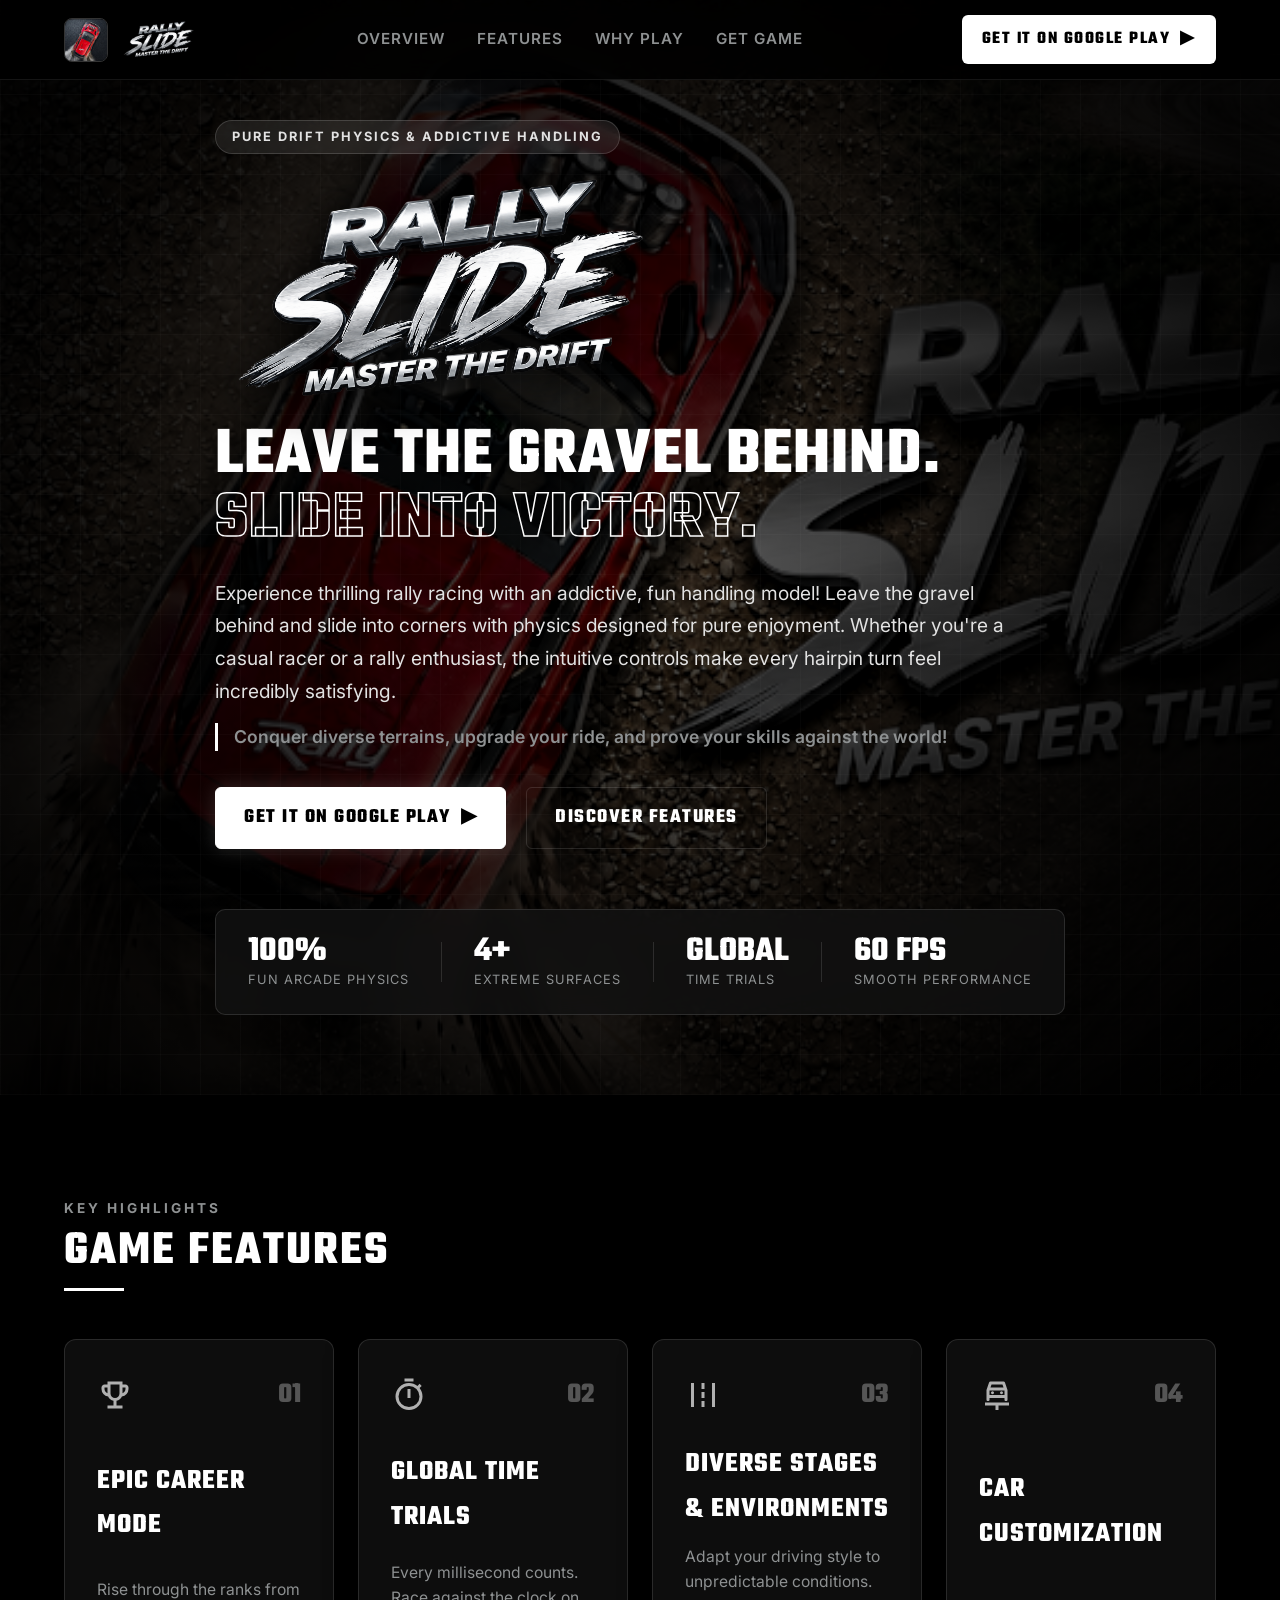
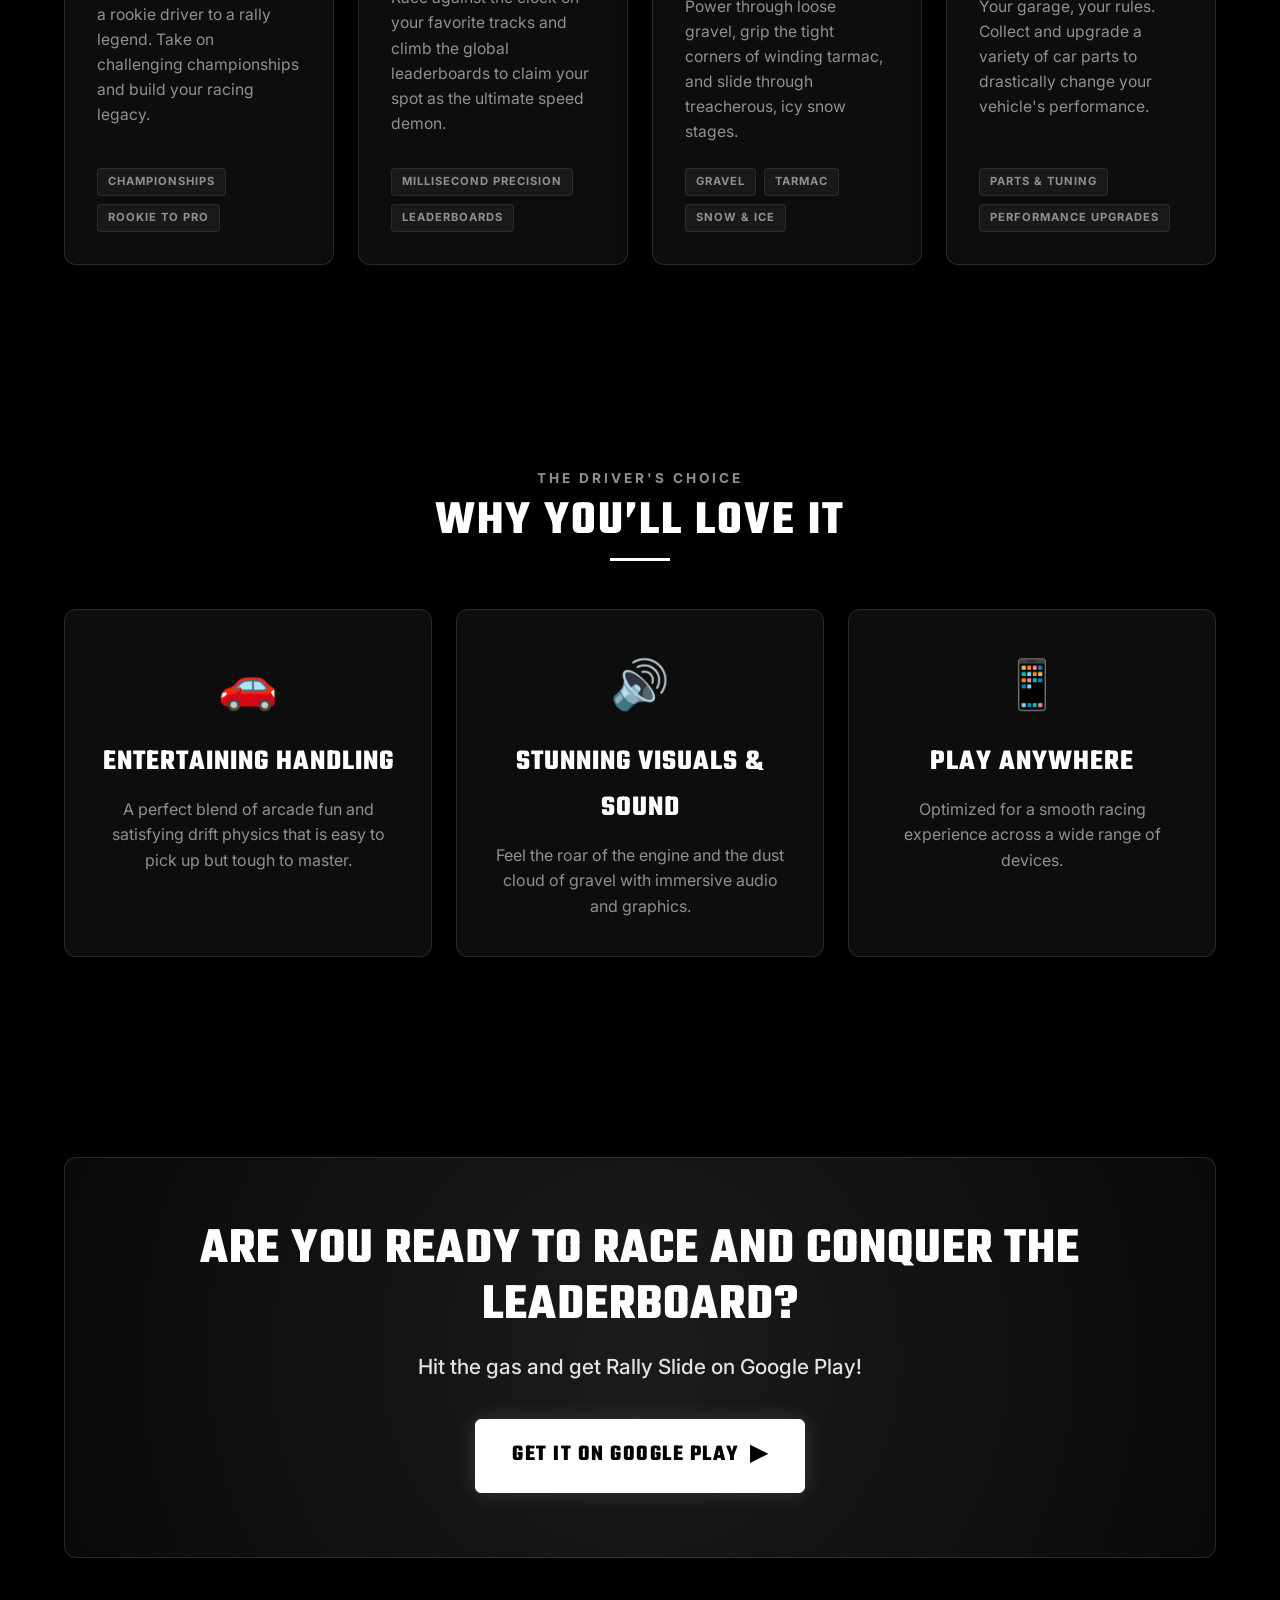
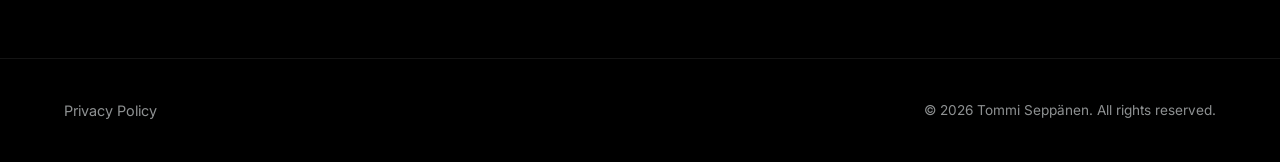
==== commit 2fa79673: "Update index.html" ====
--- a/rally/index.html
+++ b/rally/index.html
@@ -95,7 +95,7 @@
                 <div class="hero-stats-strip animate-fade-in" id="hero-stats">
                     <div class="stat-item">
                         <span class="stat-value">100%</span>
-                        <span class="stat-label">Arcade Physics Fun</span>
+                        <span class="stat-label">Fun Arcade Physics</span>
                     </div>
                     <div class="stat-divider"></div>
                     <div class="stat-item">
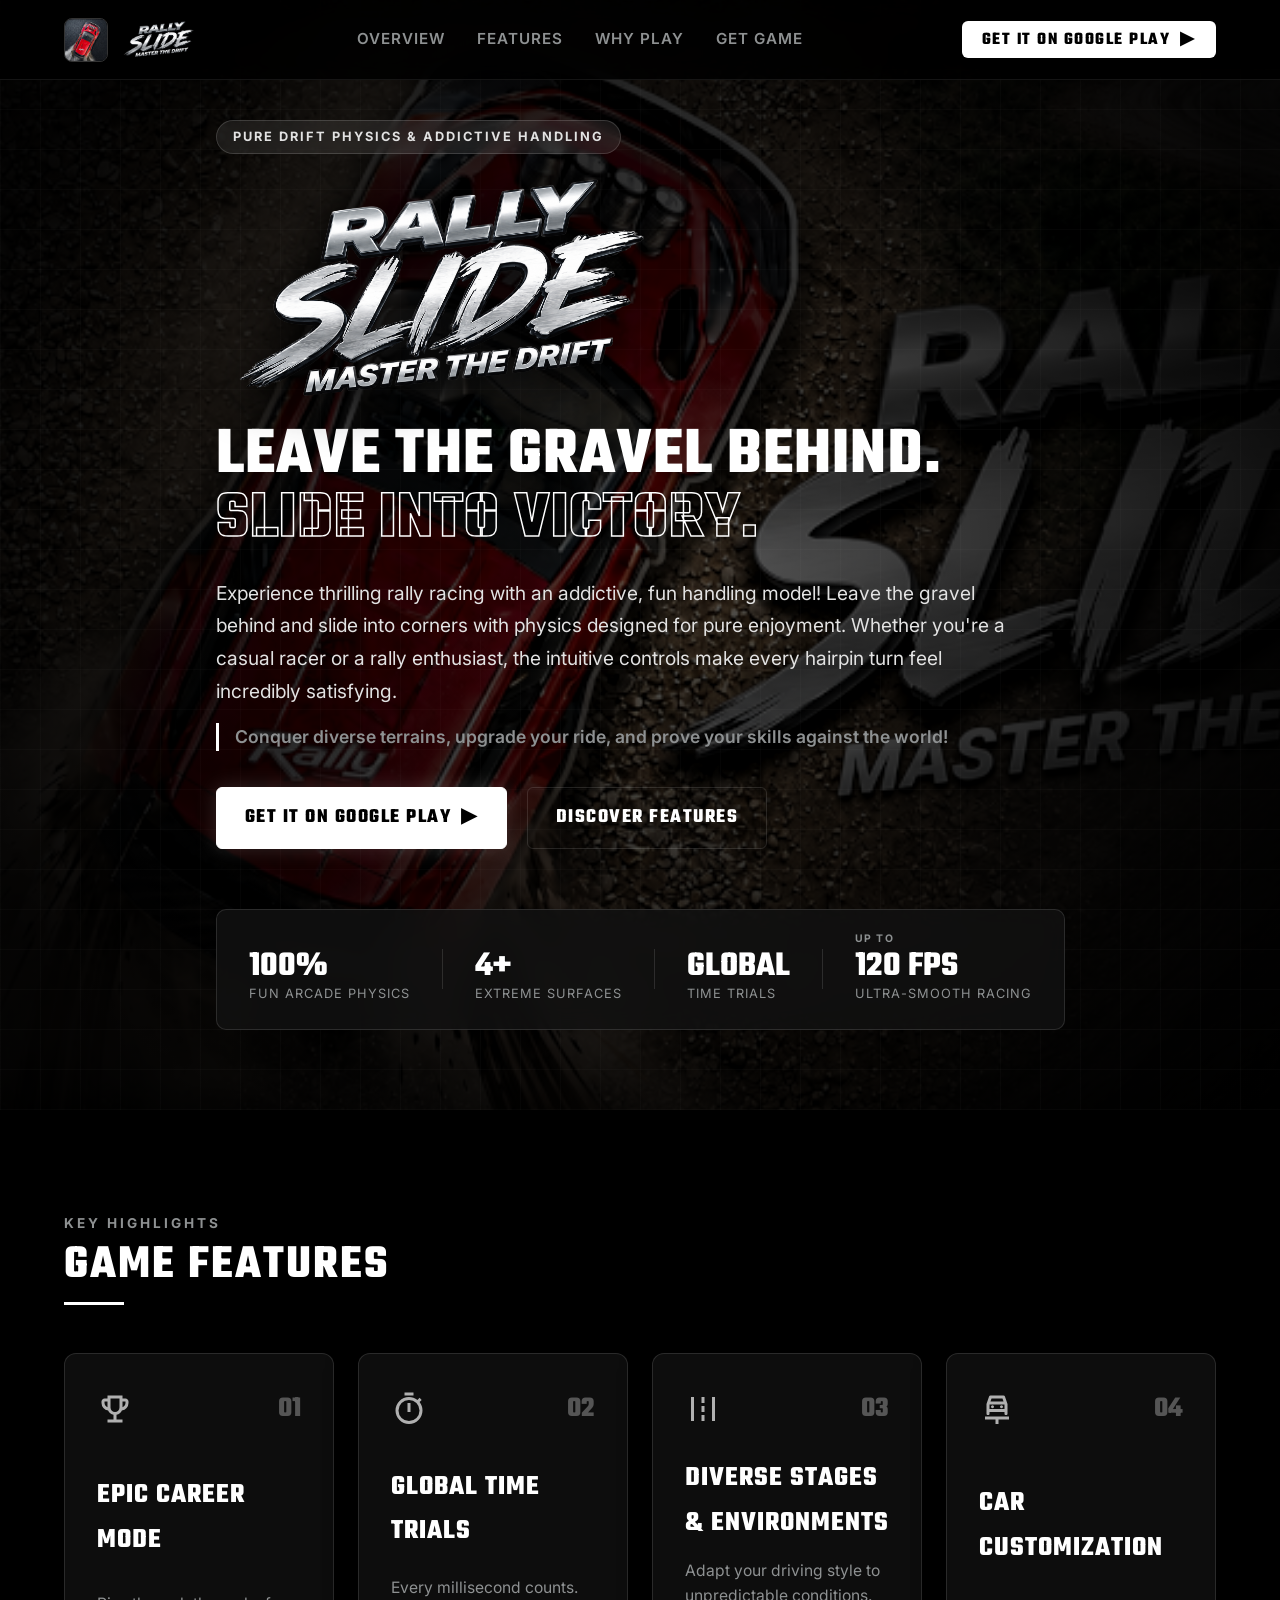
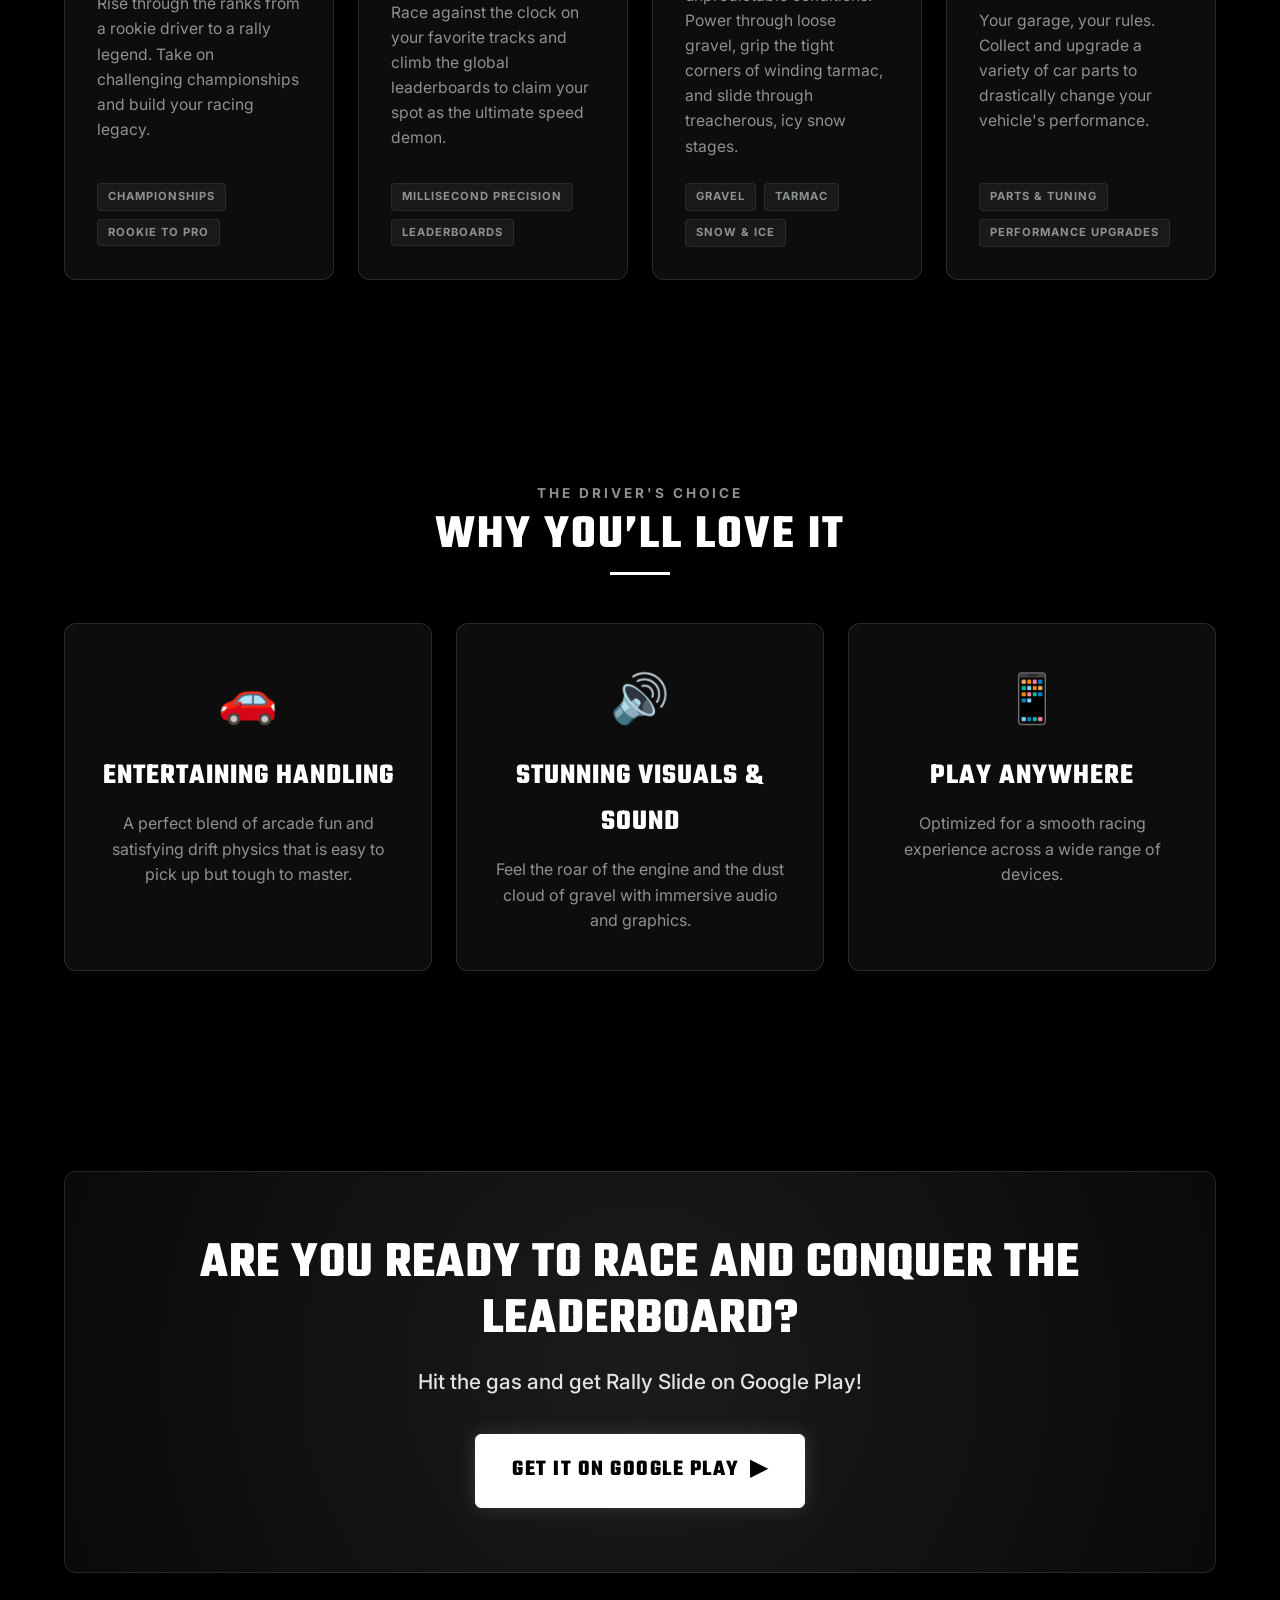
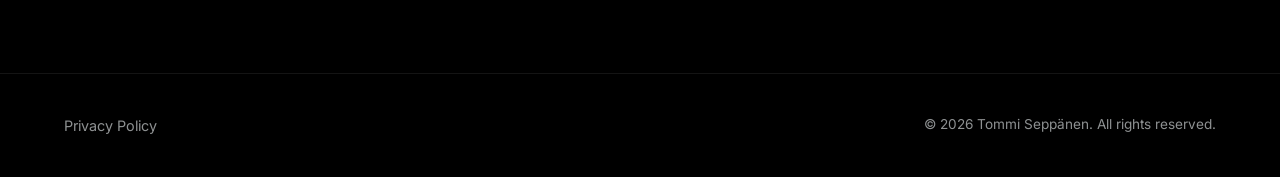
==== commit 03eaf9dd: "Improve rally website" ====
--- a/rally/index.html
+++ b/rally/index.html
@@ -109,8 +109,9 @@
                     </div>
                     <div class="stat-divider"></div>
                     <div class="stat-item">
-                        <span class="stat-value">60 FPS</span>
-                        <span class="stat-label">Smooth Performance</span>
+                        <span class="stat-prefix">UP TO</span>
+                        <span class="stat-value">120 FPS</span>
+                        <span class="stat-label">Ultra-Smooth Racing</span>
                     </div>
                 </div>
             </div>
--- a/rally/styles.css
+++ b/rally/styles.css
@@ -154,6 +154,7 @@
     align-items: center;
     gap: 12px;
     text-decoration: none;
+    flex-shrink: 0;
 }
 
 .logo-img {
@@ -178,7 +179,7 @@
 
 .nav-links {
     display: flex;
-    gap: 32px;
+    gap: clamp(16px, 2.5vw, 32px);
 }
 
 .nav-link {
@@ -191,6 +192,7 @@
     transition: color var(--transition-fast);
     position: relative;
     padding: 8px 0;
+    white-space: nowrap;
 }
 
 .nav-link:hover, .nav-link.active {
@@ -216,6 +218,7 @@
     display: flex;
     align-items: center;
     gap: 16px;
+    flex-shrink: 0;
 }
 
 .mobile-toggle {
@@ -252,6 +255,7 @@
     transition: all var(--transition-fast);
     position: relative;
     overflow: hidden;
+    white-space: nowrap;
 }
 
 .primary-btn {
@@ -284,6 +288,9 @@
     font-size: 1.1rem;
     background: var(--text-pure-white);
     color: var(--bg-black);
+    white-space: nowrap;
+    flex-shrink: 0;
+    line-height: 1;
 }
 
 /* --- Hero Section --- */
@@ -415,7 +422,7 @@
 /* Hero Stats Strip */
 .hero-stats-strip {
     display: flex;
-    align-items: center;
+    align-items: stretch;
     gap: 32px;
     padding: 24px 32px;
     background: rgba(18, 18, 18, 0.8);
@@ -428,6 +435,18 @@
 .stat-item {
     display: flex;
     flex-direction: column;
+    justify-content: flex-end;
+}
+
+.stat-prefix {
+    font-family: var(--font-body);
+    font-size: 0.65rem;
+    font-weight: 700;
+    letter-spacing: 1.5px;
+    text-transform: uppercase;
+    color: var(--text-muted);
+    line-height: 1;
+    margin-bottom: 4px;
 }
 
 .stat-value {
@@ -449,6 +468,7 @@
     width: 1px;
     height: 40px;
     background: var(--glass-border);
+    align-self: center;
 }
 
 /* --- Features Grid --- */
@@ -660,26 +680,20 @@
 }
 
 /* --- Responsive Media Queries --- */
-@media (max-width: 992px) {
-    .hero-title {
-        font-size: 3.2rem;
-    }
-    .hero-title-img {
-        max-width: 380px;
-    }
-}
-
-@media (max-width: 768px) {
+@media (max-width: 1024px) {
     .nav-links {
         display: none;
         position: absolute;
         top: 80px;
         left: 0;
         width: 100%;
-        background: var(--bg-black);
+        background: rgba(0, 0, 0, 0.95);
+        backdrop-filter: blur(16px);
+        -webkit-backdrop-filter: blur(16px);
         flex-direction: column;
         padding: 24px;
         border-bottom: 1px solid var(--glass-border);
+        gap: 16px;
     }
     .nav-links.active {
         display: flex;
@@ -690,6 +704,18 @@
     .nav-title-img {
         height: 32px;
     }
+}
+
+@media (max-width: 992px) {
+    .hero-title {
+        font-size: 3.2rem;
+    }
+    .hero-title-img {
+        max-width: 380px;
+    }
+}
+
+@media (max-width: 768px) {
     .hero-title-img {
         max-width: 290px;
     }
@@ -711,6 +737,7 @@
     .stat-divider {
         width: 100%;
         height: 1px;
+        align-self: stretch;
     }
     .footer-content {
         flex-direction: column;
@@ -718,3 +745,20 @@
         gap: 16px;
     }
 }
+
+@media (max-width: 480px) {
+    .nav-container {
+        padding: 0 16px;
+    }
+    .nav-cta {
+        padding: 8px 14px;
+        font-size: 0.95rem;
+    }
+    .brand-logo .logo-img {
+        width: 38px;
+        height: 38px;
+    }
+    .nav-title-img {
+        height: 26px;
+    }
+}
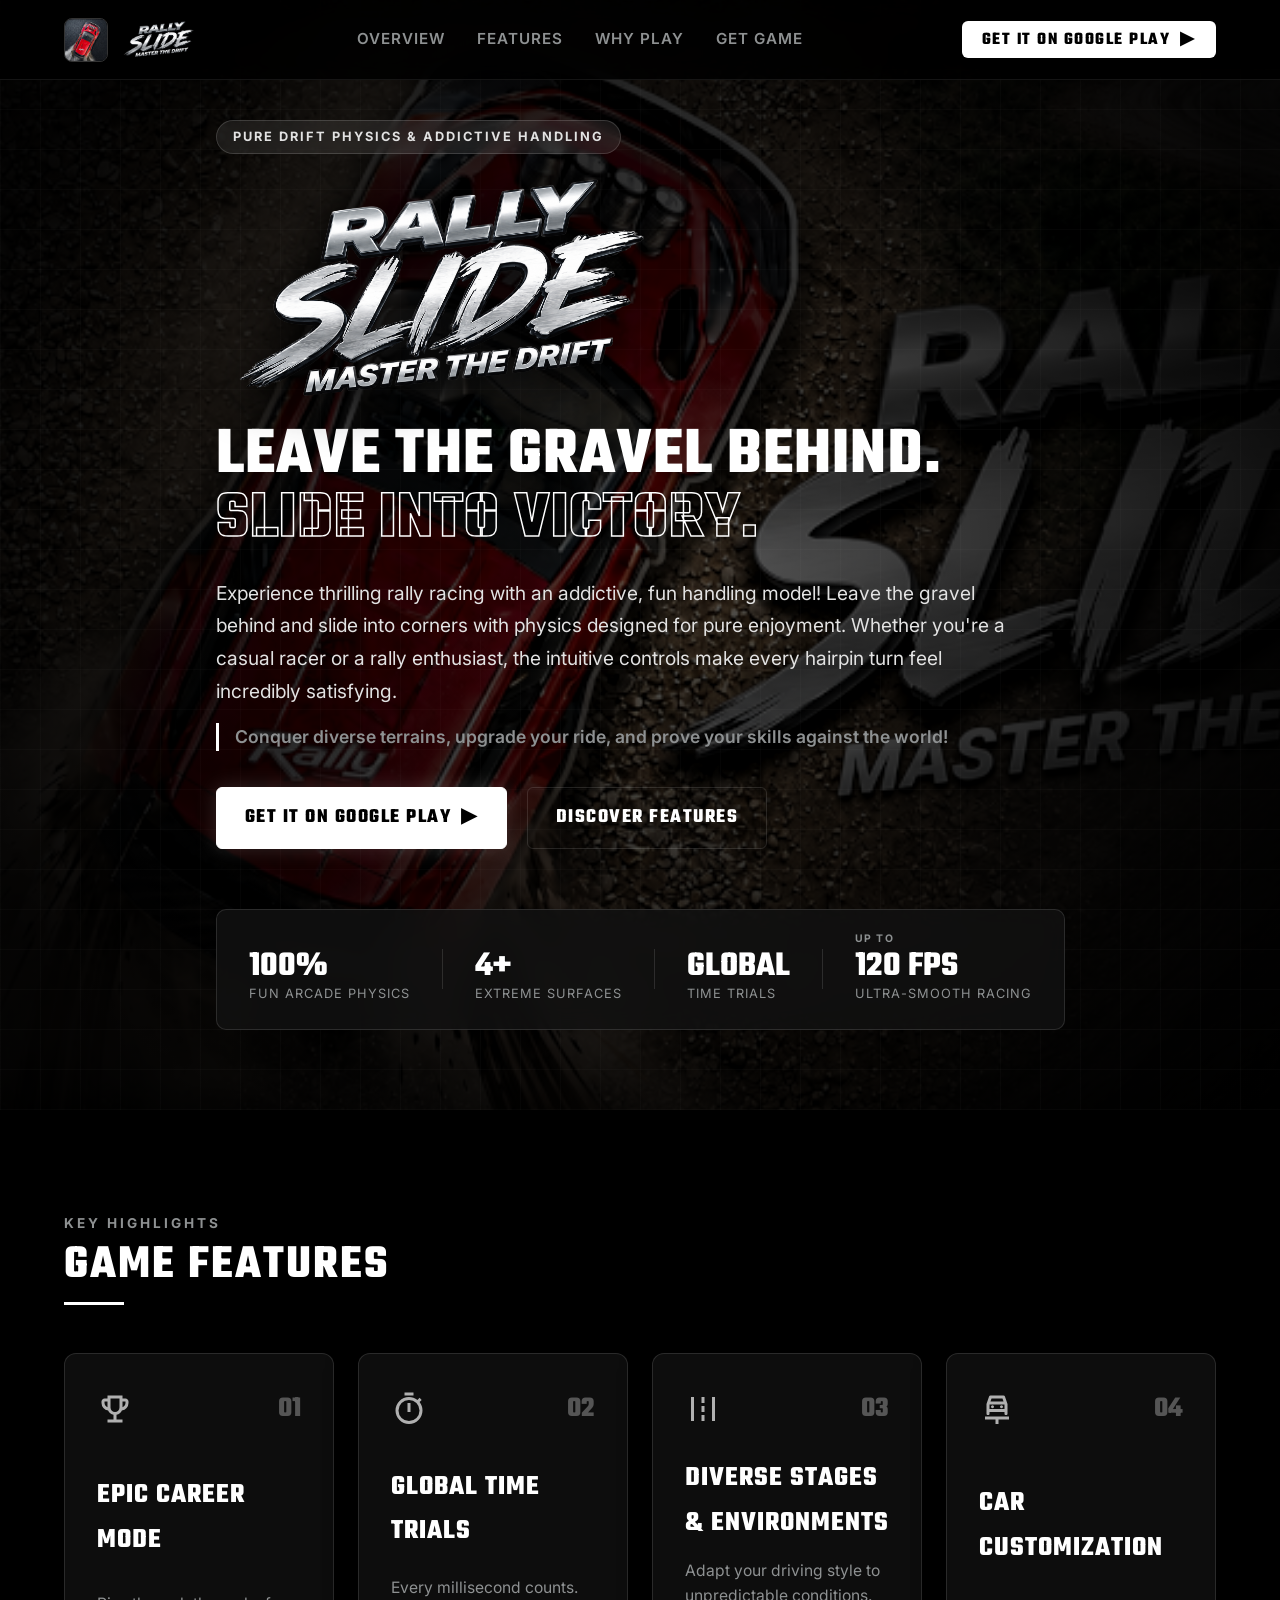
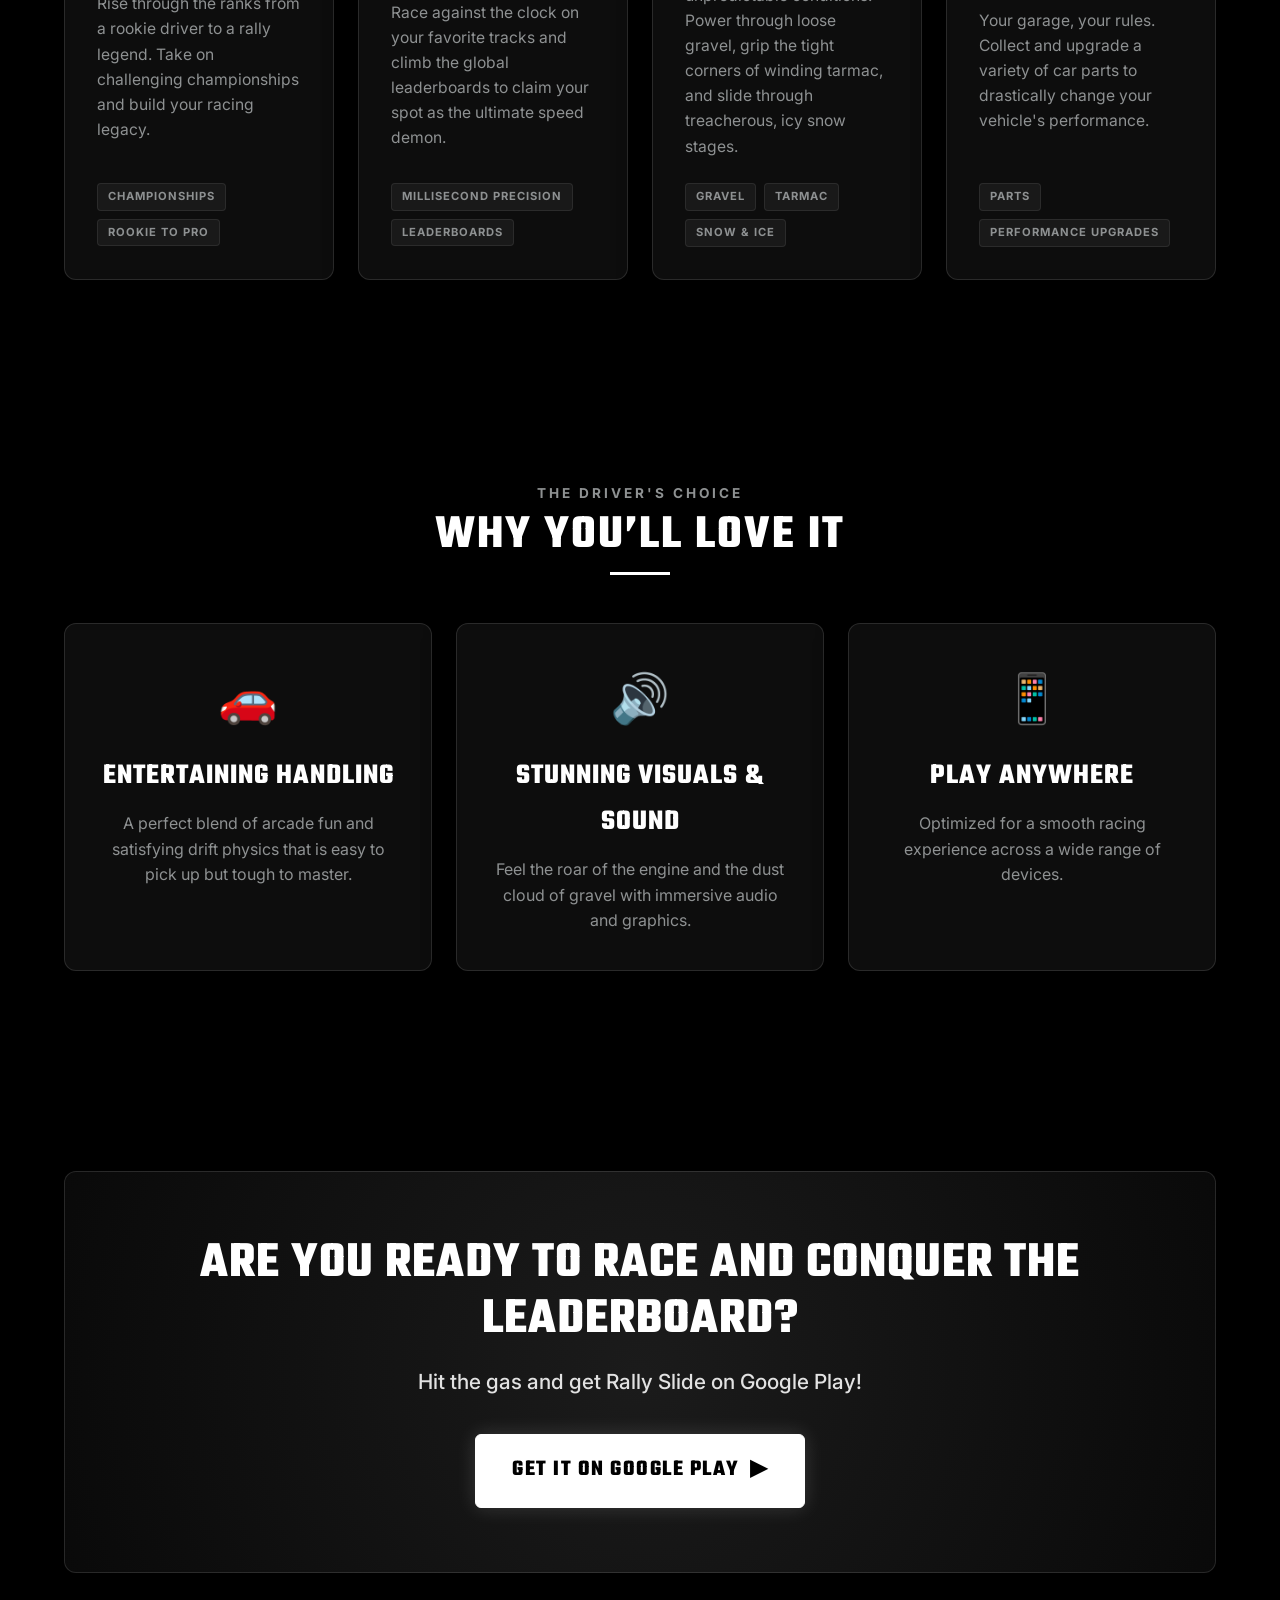
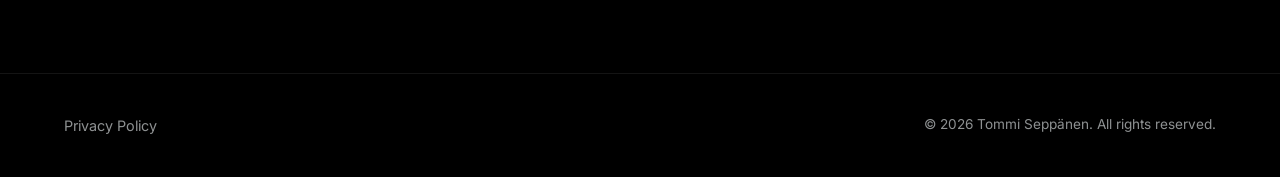
==== commit 3dc30711: "Tweak rally page wording" ====
--- a/rally/index.html
+++ b/rally/index.html
@@ -191,7 +191,7 @@
                             Your garage, your rules. Collect and upgrade a variety of car parts to drastically change your vehicle's performance.
                         </p>
                         <div class="feature-footer">
-                            <span class="feature-tag">PARTS & TUNING</span>
+                            <span class="feature-tag">PARTS</span>
                             <span class="feature-tag">PERFORMANCE UPGRADES</span>
                         </div>
                     </div>
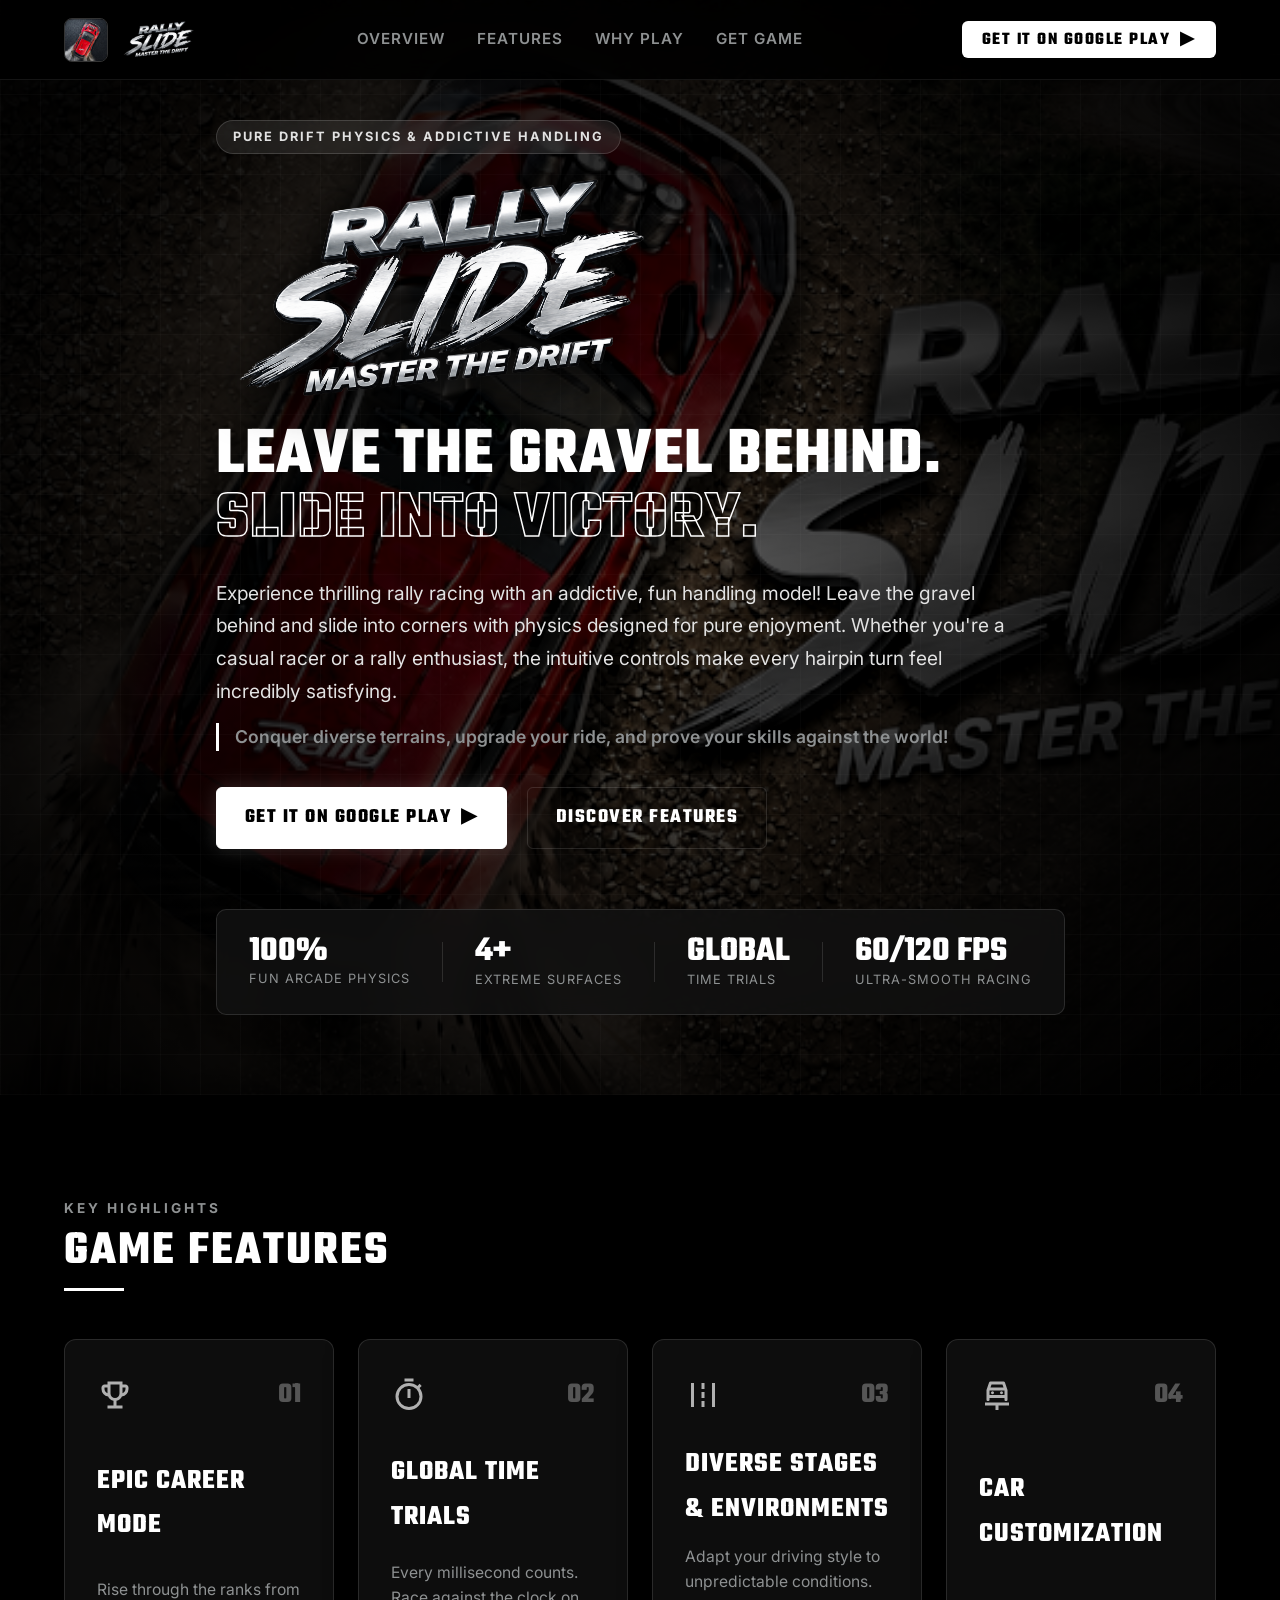
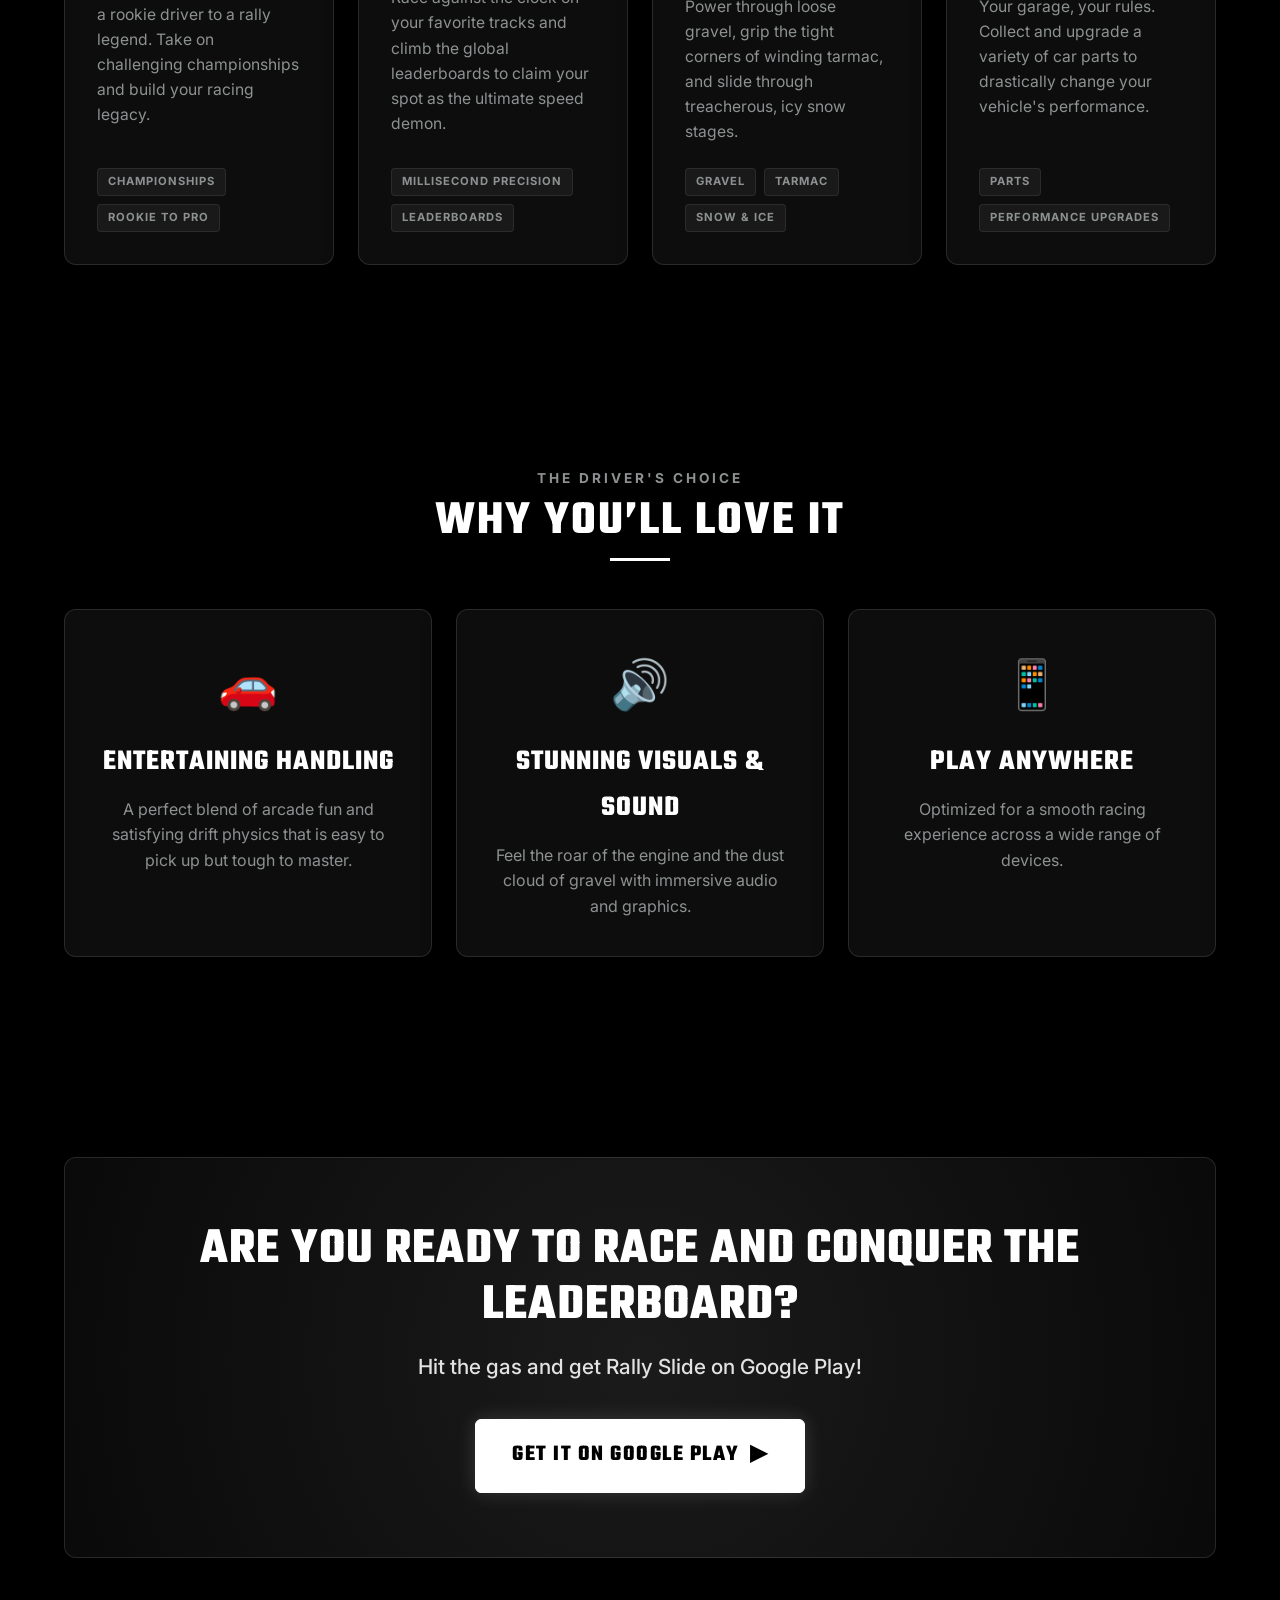
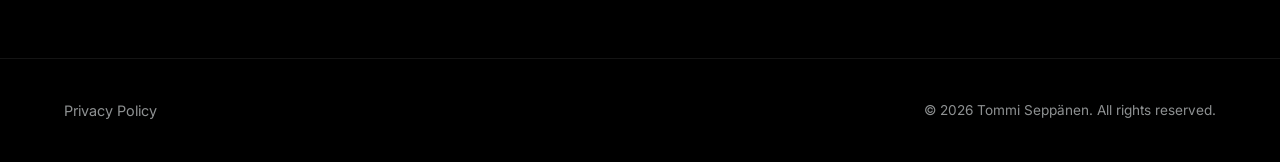
==== commit ae86a1ea: "Add files via upload" ====
--- a/rally/index.html
+++ b/rally/index.html
@@ -109,8 +109,7 @@
                     </div>
                     <div class="stat-divider"></div>
                     <div class="stat-item">
-                        <span class="stat-prefix">UP TO</span>
-                        <span class="stat-value">120 FPS</span>
+                        <span class="stat-value">60/120 FPS</span>
                         <span class="stat-label">Ultra-Smooth Racing</span>
                     </div>
                 </div>
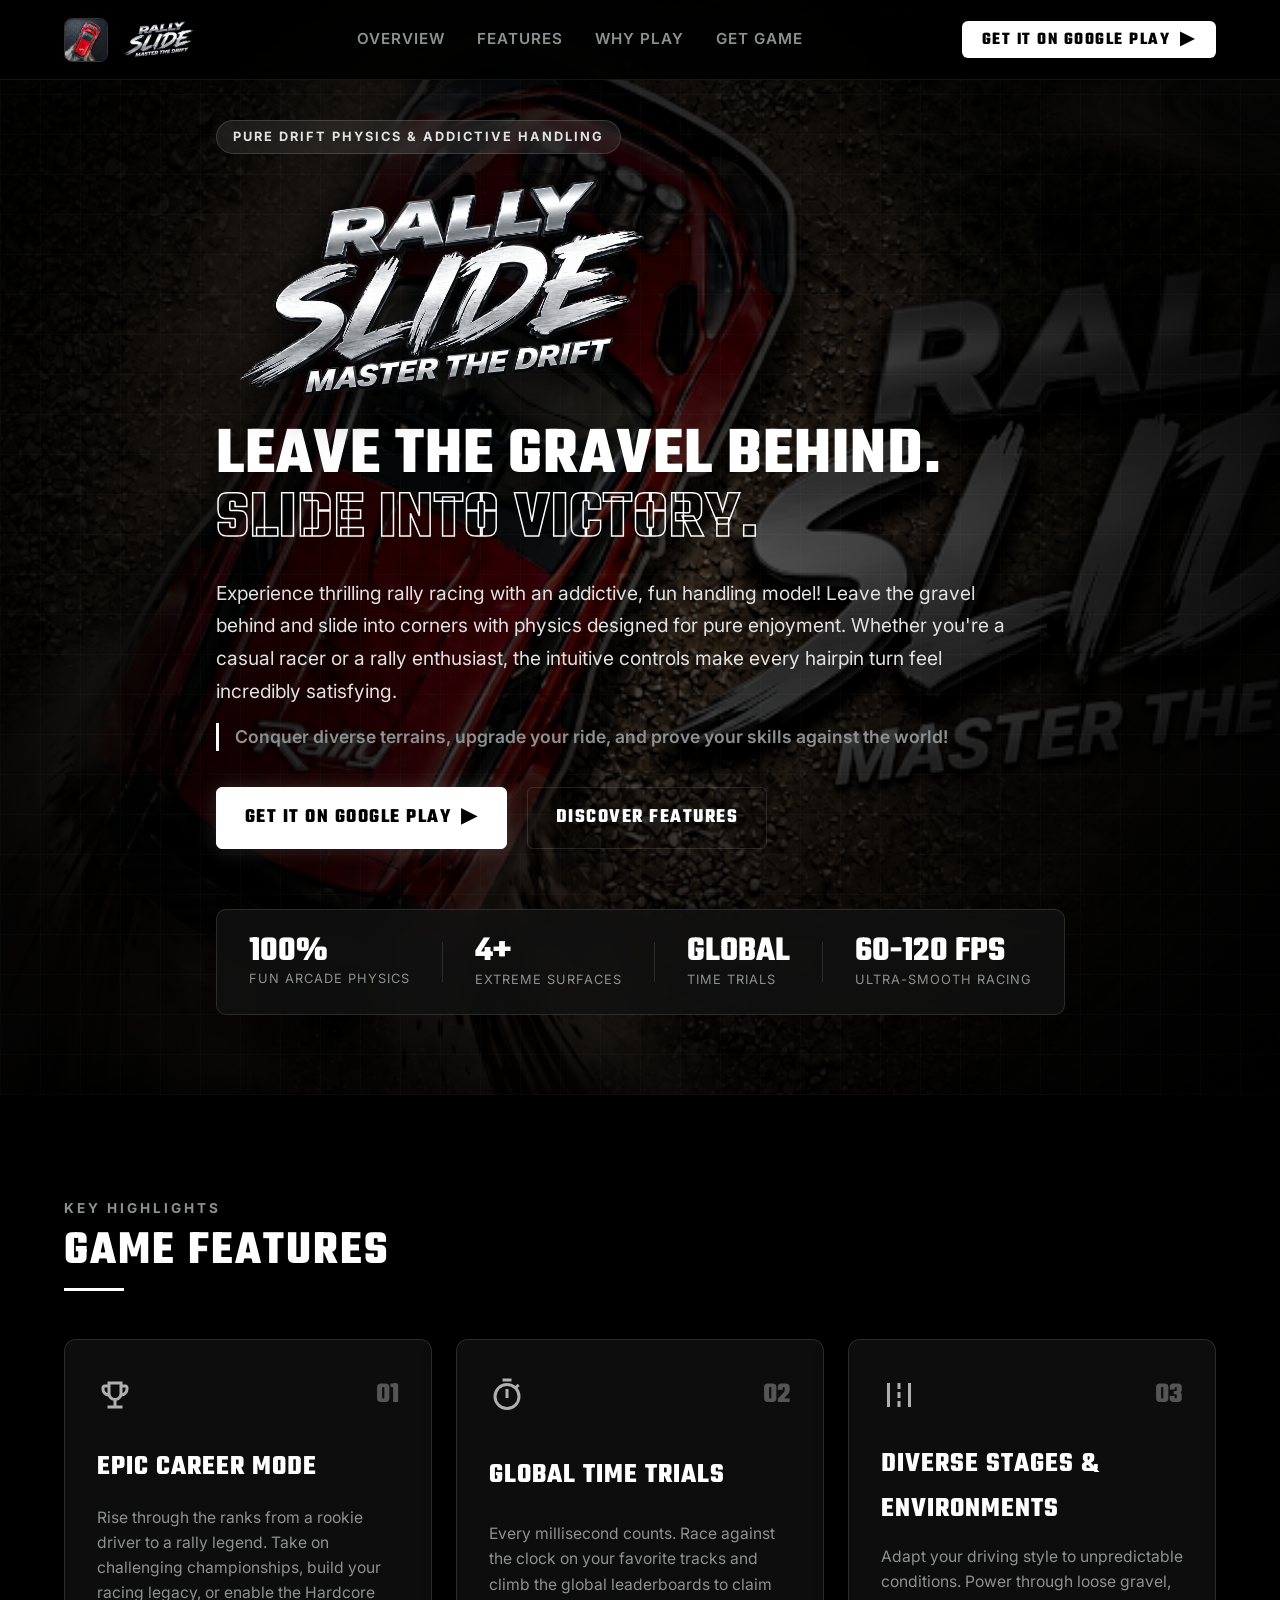
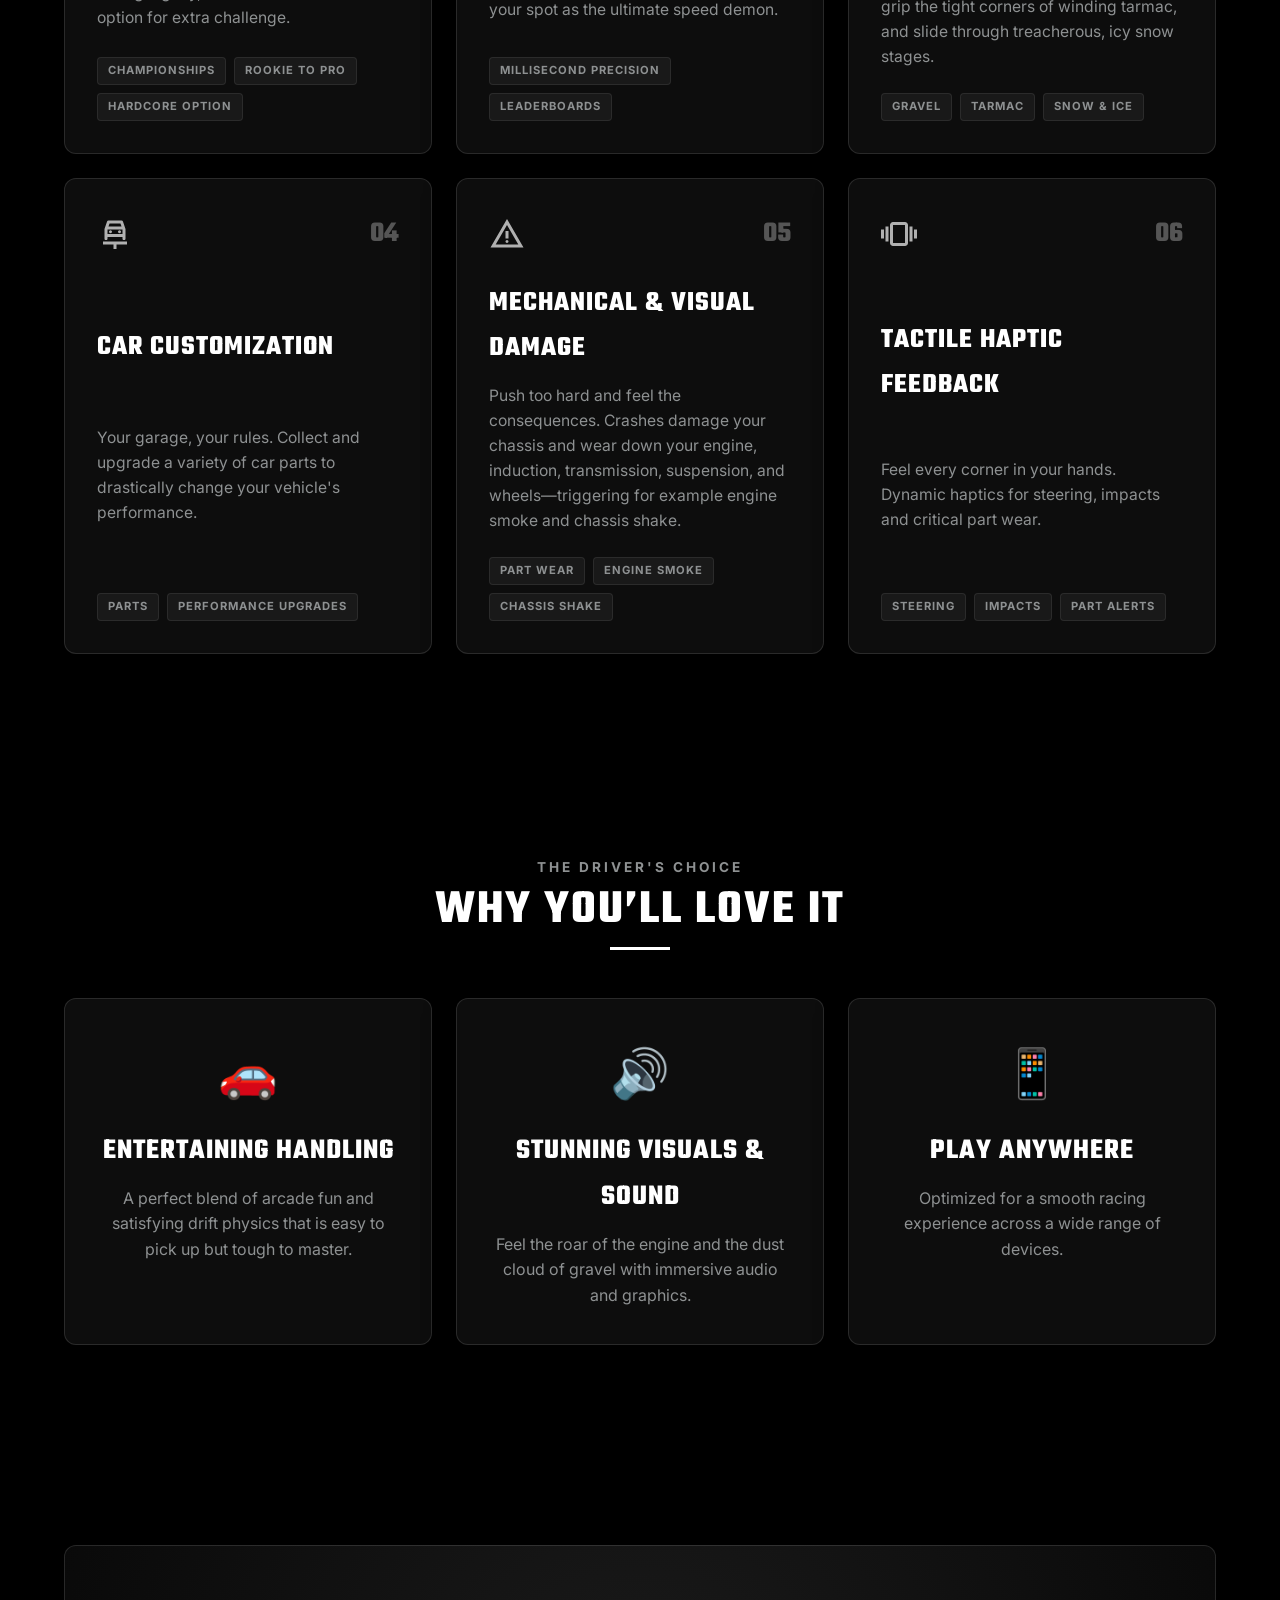
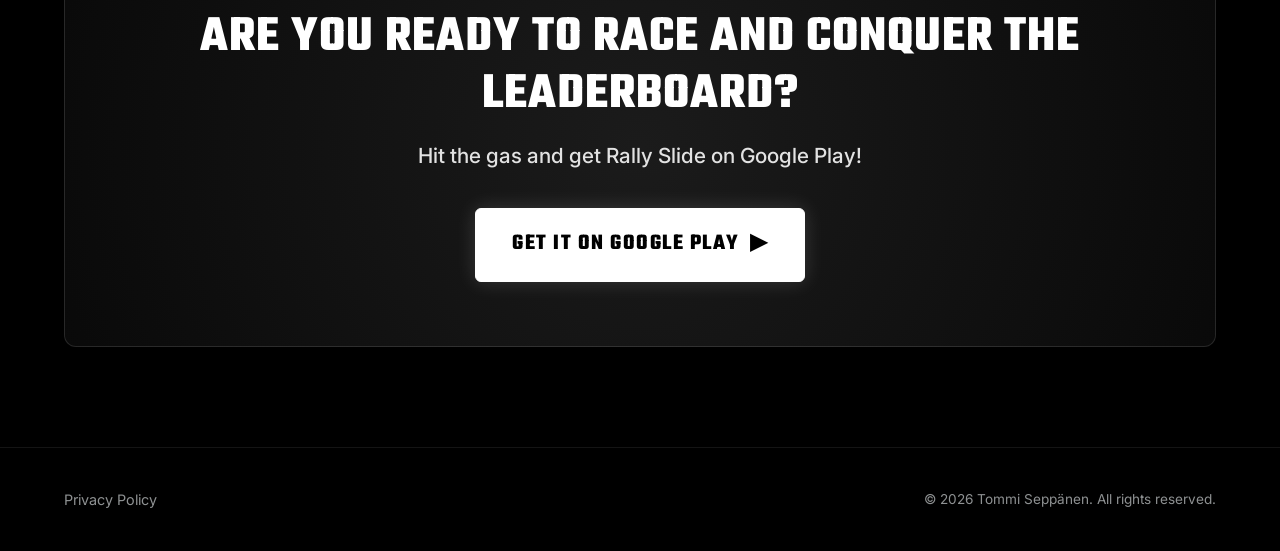
==== commit 754104fd: "Add files via upload" ====
--- a/rally/index.html
+++ b/rally/index.html
@@ -109,7 +109,7 @@
                     </div>
                     <div class="stat-divider"></div>
                     <div class="stat-item">
-                        <span class="stat-value">60/120 FPS</span>
+                        <span class="stat-value">60-120 FPS</span>
                         <span class="stat-label">Ultra-Smooth Racing</span>
                     </div>
                 </div>
@@ -135,11 +135,12 @@
                         </div>
                         <h3 class="feature-title">EPIC CAREER MODE</h3>
                         <p class="feature-text">
-                            Rise through the ranks from a rookie driver to a rally legend. Take on challenging championships and build your racing legacy.
+                            Rise through the ranks from a rookie driver to a rally legend. Take on challenging championships, build your racing legacy, or enable the Hardcore option for extra challenge.
                         </p>
                         <div class="feature-footer">
                             <span class="feature-tag">CHAMPIONSHIPS</span>
                             <span class="feature-tag">ROOKIE TO PRO</span>
+                            <span class="feature-tag">HARDCORE OPTION</span>
                         </div>
                     </div>
 
@@ -192,6 +193,44 @@
                         <div class="feature-footer">
                             <span class="feature-tag">PARTS</span>
                             <span class="feature-tag">PERFORMANCE UPGRADES</span>
+                        </div>
+                    </div>
+
+                    <!-- Feature 5: Mechanical & Visual Damage -->
+                    <div class="feature-card glass-panel" id="feature-damage">
+                        <div class="card-icon-wrapper">
+                            <svg class="card-icon-svg" xmlns="http://www.w3.org/2000/svg" height="24px" viewBox="0 -960 960 960" width="24px" fill="#e3e3e3" aria-hidden="true">
+                                <path d="m40-120 440-760 440 760H40Zm138-80h604L480-720 178-200Zm302-40q17 0 28.5-11.5T520-280q0-17-11.5-28.5T480-320q-17 0-28.5 11.5T440-280q0 17 11.5 28.5T480-240Zm-40-120h80v-200h-80v200Zm40-100Z"/>
+                            </svg>
+                            <span class="card-number">05</span>
+                        </div>
+                        <h3 class="feature-title">MECHANICAL & VISUAL DAMAGE</h3>
+                        <p class="feature-text">
+                            Push too hard and feel the consequences. Crashes damage your chassis and wear down your engine, induction, transmission, suspension, and wheels—triggering for example engine smoke and chassis shake.
+                        </p>
+                        <div class="feature-footer">
+                            <span class="feature-tag">PART WEAR</span>
+                            <span class="feature-tag">ENGINE SMOKE</span>
+                            <span class="feature-tag">CHASSIS SHAKE</span>
+                        </div>
+                    </div>
+
+                    <!-- Feature 6: Tactile Haptic Feedback -->
+                    <div class="feature-card glass-panel" id="feature-haptics">
+                        <div class="card-icon-wrapper">
+                            <svg class="card-icon-svg" xmlns="http://www.w3.org/2000/svg" height="24px" viewBox="0 -960 960 960" width="24px" fill="#e3e3e3" aria-hidden="true">
+                                <path d="M0-360v-240h80v240H0Zm120 80v-400h80v400h-80Zm760-80v-240h80v240h-80Zm-120 80v-400h80v400h-80ZM320-160q-33 0-56.5-23.5T240-240v-480q0-33 23.5-56.5T320-800h320q33 0 56.5 23.5T720-720v480q0 33-23.5 56.5T640-160H320Zm0-80h320v-480H320v480Zm0 0v-480 480Z"/>
+                            </svg>
+                            <span class="card-number">06</span>
+                        </div>
+                        <h3 class="feature-title">TACTILE HAPTIC FEEDBACK</h3>
+                        <p class="feature-text">
+                            Feel every corner in your hands. Dynamic haptics for steering, impacts and critical part wear.
+                        </p>
+                        <div class="feature-footer">
+                            <span class="feature-tag">STEERING</span>
+                            <span class="feature-tag">IMPACTS</span>
+                            <span class="feature-tag">PART ALERTS</span>
                         </div>
                     </div>
                 </div>
--- a/rally/styles.css
+++ b/rally/styles.css
@@ -474,7 +474,7 @@
 /* --- Features Grid --- */
 .features-grid {
     display: grid;
-    grid-template-columns: repeat(auto-fit, minmax(260px, 1fr));
+    grid-template-columns: repeat(auto-fit, minmax(min(300px, 100%), 1fr));
     gap: 24px;
 }
 
